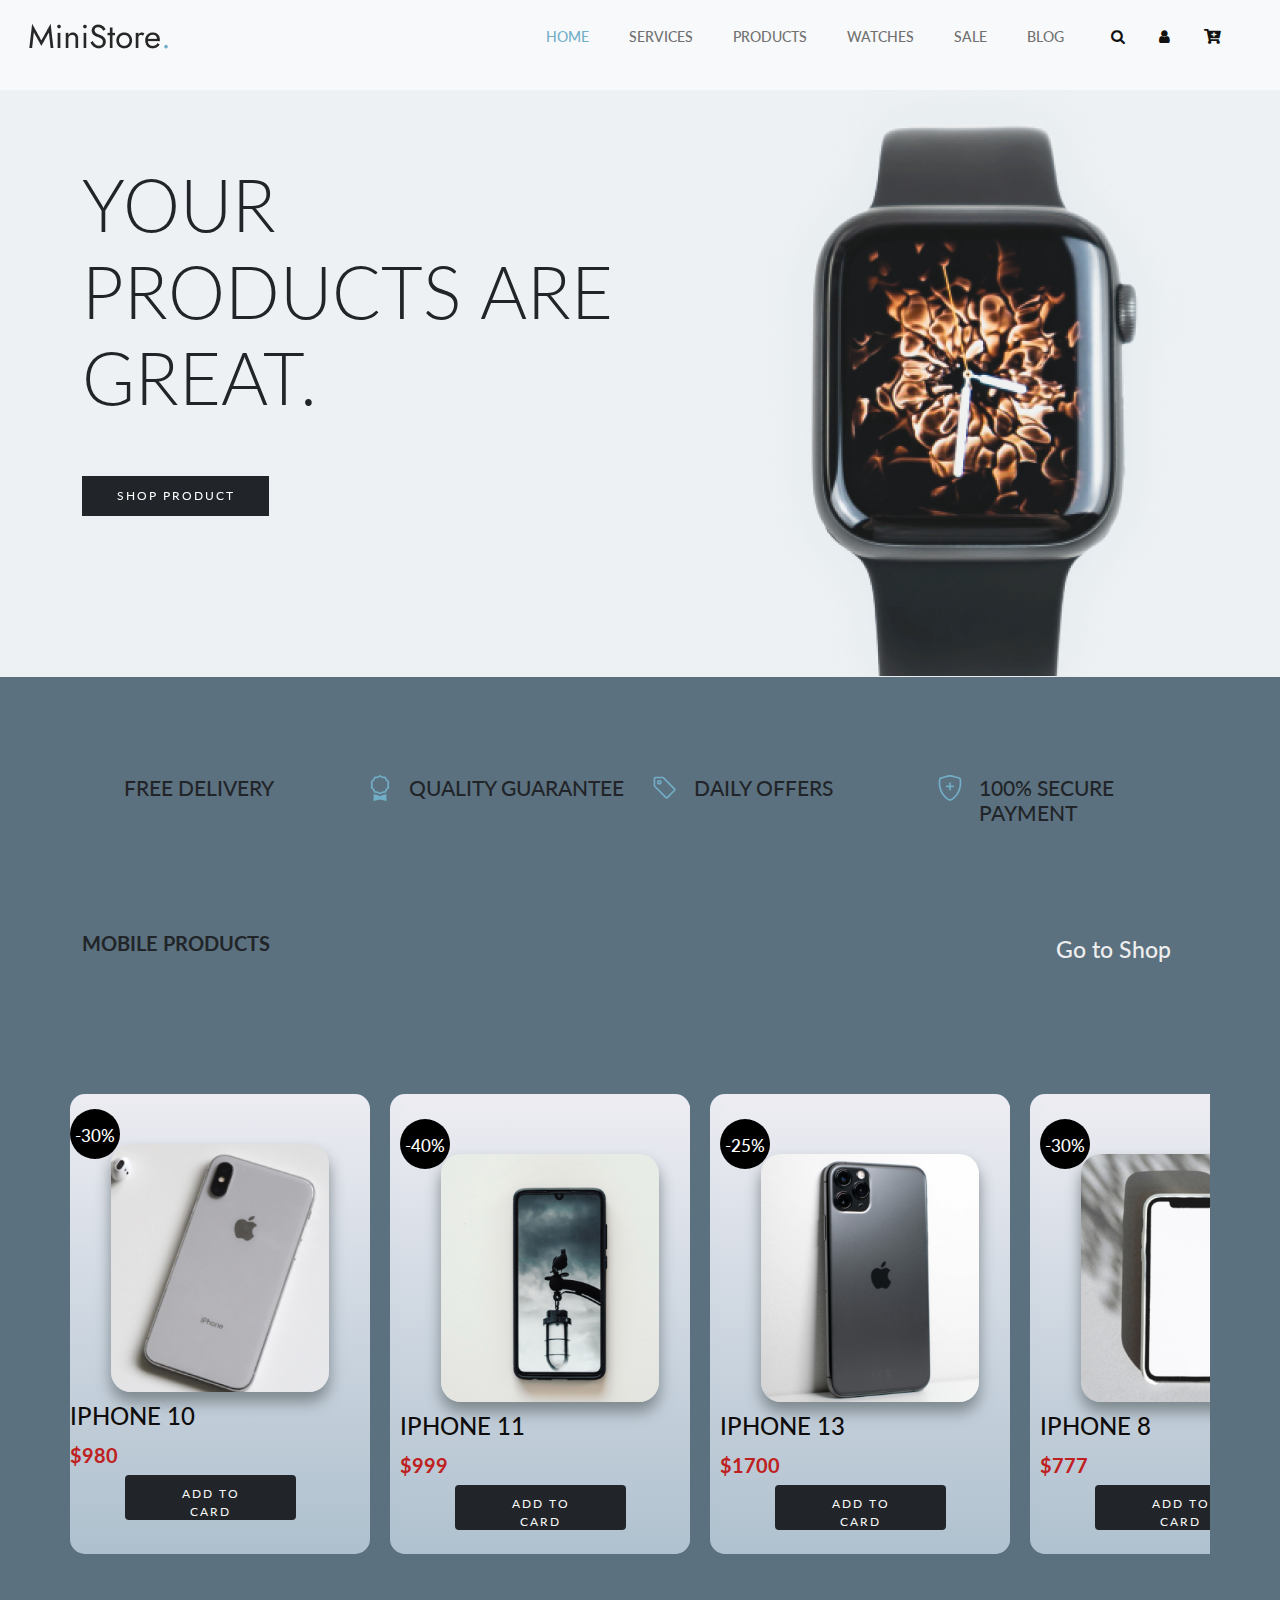
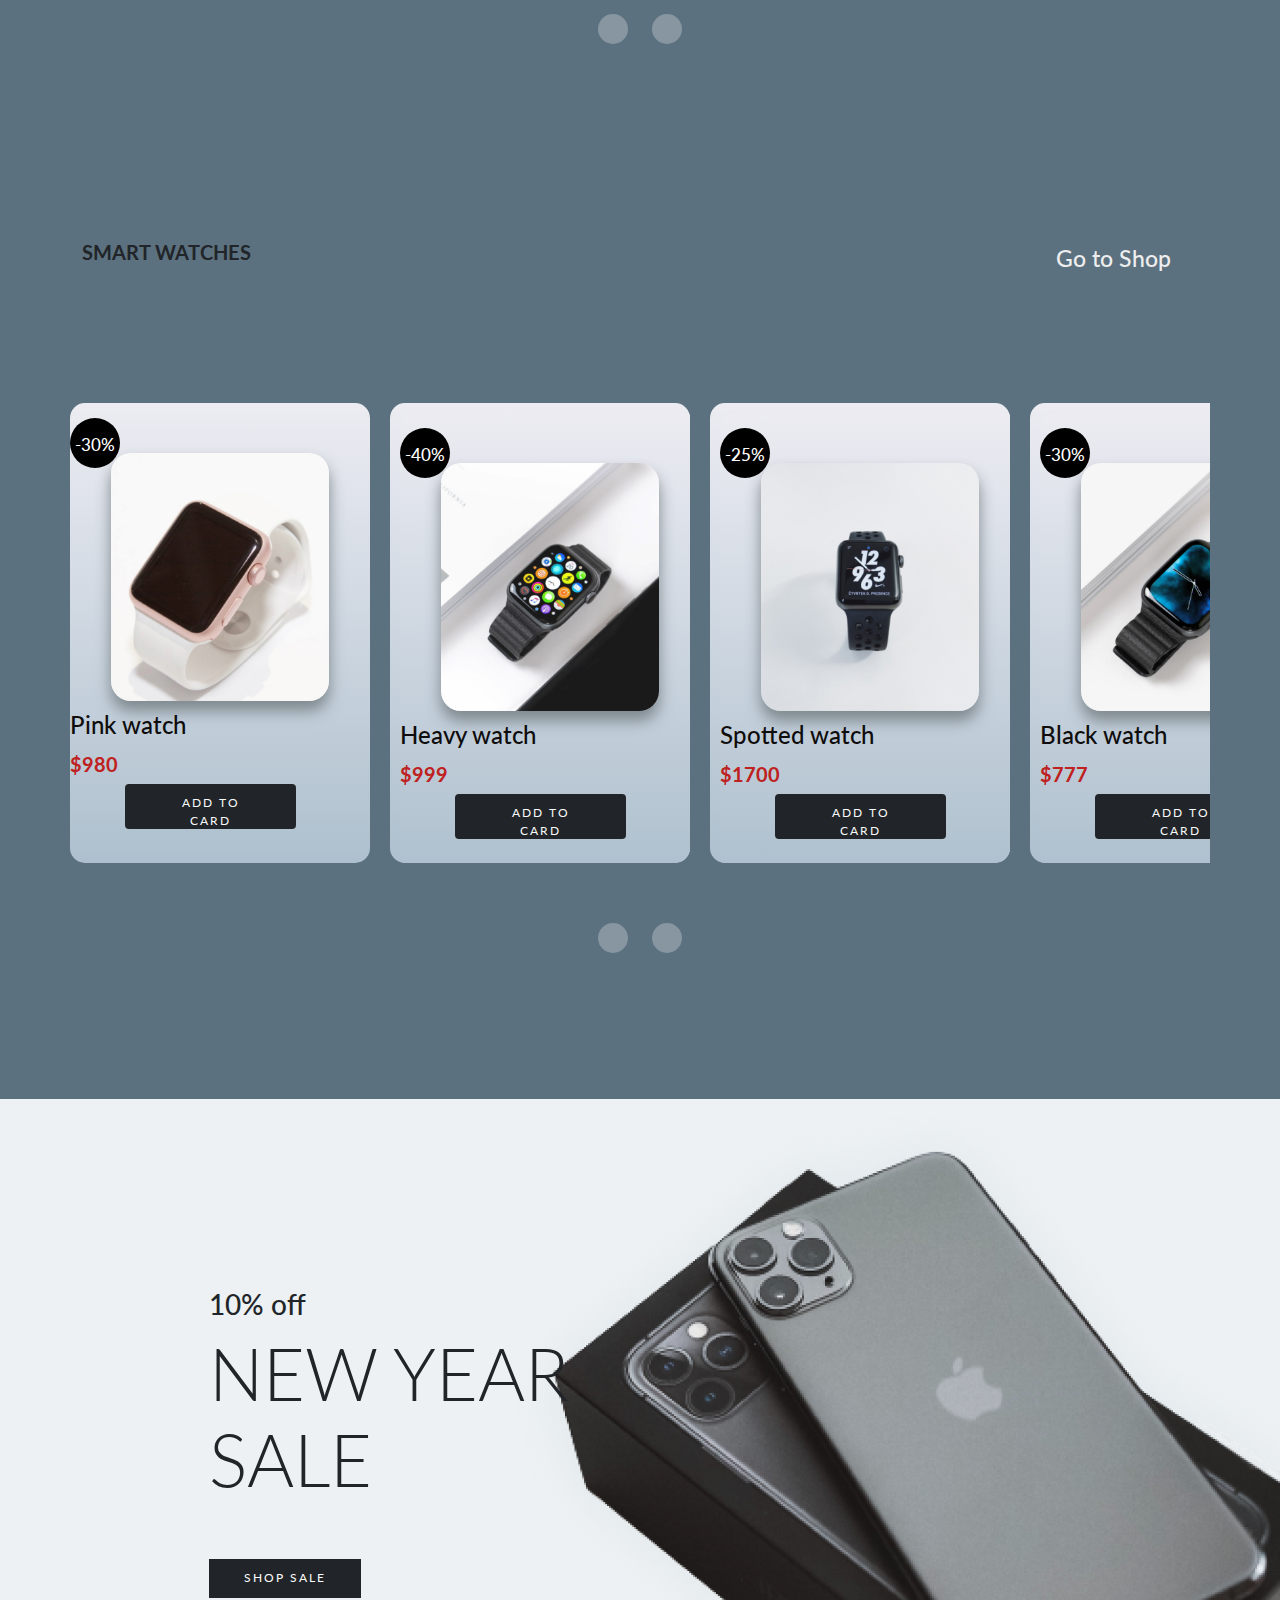
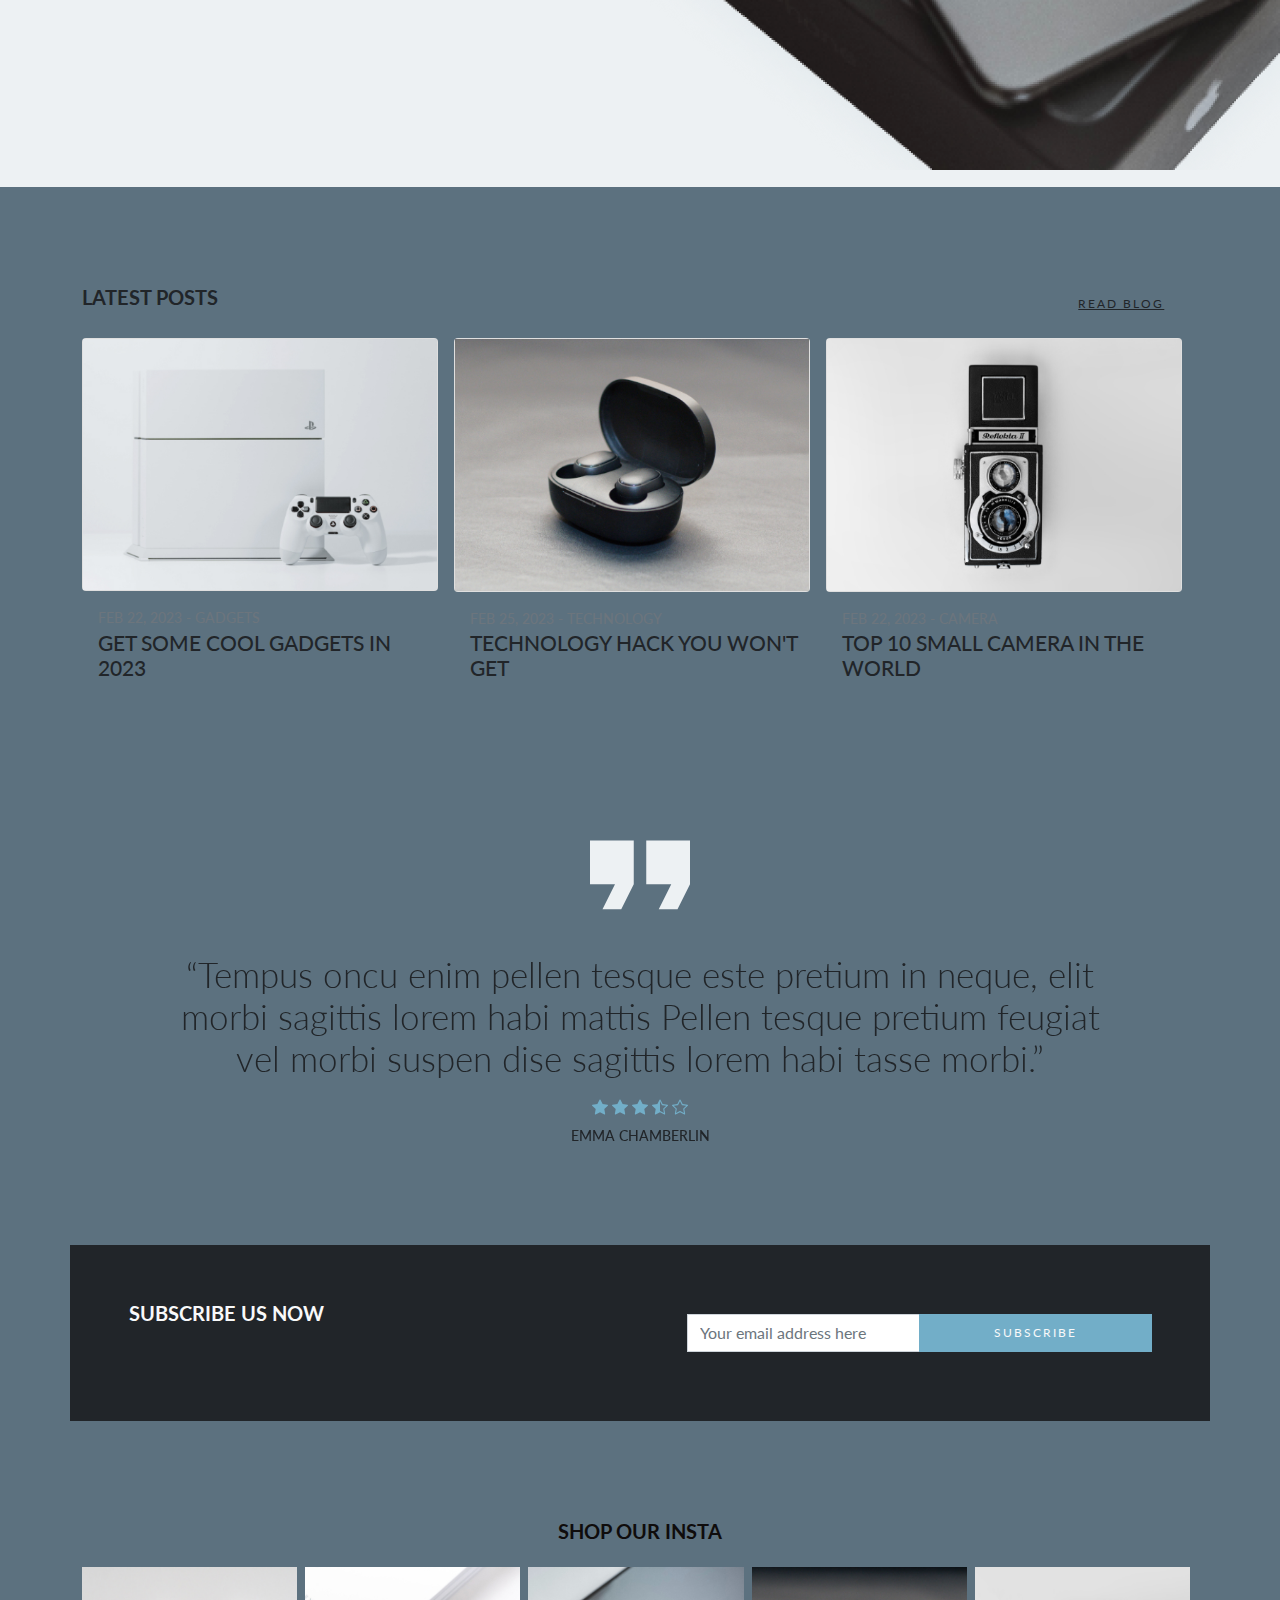
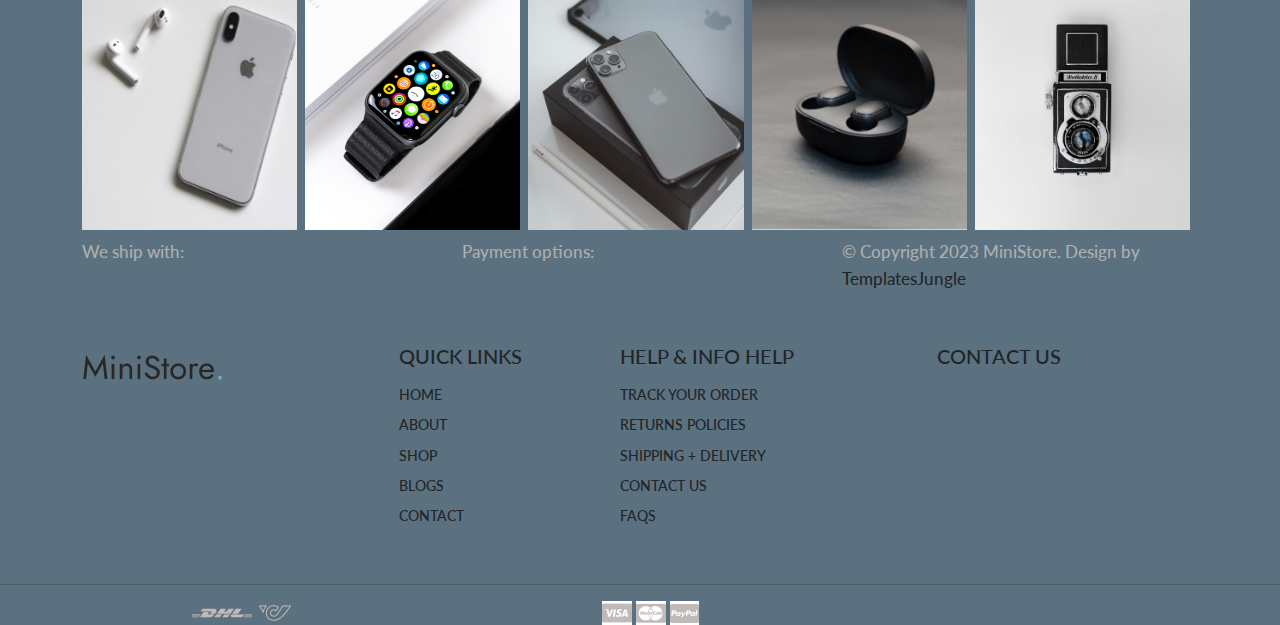
==== ass1/index.html @ 27cbaab1 "upload" ====
<!DOCTYPE html>
<html>

<head>
    <title>Ministore</title>
    <meta charset="utf-8">
    <meta http-equiv="X-UA-Compatible" content="IE=edge">
    <meta name="viewport" content="width=device-width, initial-scale=1.0">
    <meta name="format-detection" content="telephone=no">
    <meta name="apple-mobile-web-app-capable" content="yes">
    <meta name="author" content="">
    <meta name="keywords" content="">
    <meta name="description" content="">
    <link rel="stylesheet" type="text/css" href="bootstrap.min.css">
    <link rel="stylesheet" type="text/css" href="style.css">
    <link rel="stylesheet" href="https://cdn.jsdelivr.net/npm/swiper@9/swiper-bundle.min.css" />
    <link rel="preconnect" href="https://fonts.googleapis.com">
    <link rel="preconnect" href="https://fonts.gstatic.com" crossorigin>
    <link href="https://fonts.googleapis.com/css2?family=Jost:wght@300;400;500&family=Lato:wght@300;400;700&display=swap" rel="stylesheet">
    <link rel="stylesheet" href="./fonts/fontawesome/fontawesome-free-6.3.0-web/css/all.css">
    <link rel="stylesheet" href="https://cdnjs.cloudflare.com/ajax/libs/font-awesome/5.15.4/css/all.min.css" />
    <link rel="stylesheet" href="https://cdnjs.cloudflare.com/ajax/libs/font-awesome/4.7.0/css/font-awesome.min.css">
    <!-- script
    ================================================== -->
    <script src="js/modernizr.js"></script>
</head>

<body data-bs-spy="scroll" data-bs-target="#navbar" data-bs-root-margin="0px 0px -40%" data-bs-smooth-scroll="true" tabindex="0">
    <svg xmlns="http://www.w3.org/2000/svg" style="display: none;">
      <!-- <symbol id="search" xmlns="http://www.w3.org/2000/svg" viewBox="0 0 32 32">
        <title>Search</title>
        <path fill="currentColor" d="M19 3C13.488 3 9 7.488 9 13c0 2.395.84 4.59 2.25 6.313L3.281 27.28l1.439 1.44l7.968-7.969A9.922 9.922 0 0 0 19 23c5.512 0 10-4.488 10-10S24.512 3 19 3zm0 2c4.43 0 8 3.57 8 8s-3.57 8-8 8s-8-3.57-8-8s3.57-8 8-8z" />
      </symbol>
      <symbol xmlns="http://www.w3.org/2000/svg" id="user" viewBox="0 0 16 16">
        <path d="M3 14s-1 0-1-1 1-4 6-4 6 3 6 4-1 1-1 1H3Zm5-6a3 3 0 1 0 0-6 3 3 0 0 0 0 6Z" />
      </symbol>
      <symbol xmlns="http://www.w3.org/2000/svg" id="cart" viewBox="0 0 16 16">
        <path d="M0 1.5A.5.5 0 0 1 .5 1H2a.5.5 0 0 1 .485.379L2.89 3H14.5a.5.5 0 0 1 .491.592l-1.5 8A.5.5 0 0 1 13 12H4a.5.5 0 0 1-.491-.408L2.01 3.607 1.61 2H.5a.5.5 0 0 1-.5-.5zM5 12a2 2 0 1 0 0 4 2 2 0 0 0 0-4zm7 0a2 2 0 1 0 0 4 2 2 0 0 0 0-4zm-7 1a1 1 0 1 1 0 2 1 1 0 0 1 0-2zm7 0a1 1 0 1 1 0 2 1 1 0 0 1 0-2z" />
      </symbol> -->
      <!-- <svg xmlns="http://www.w3.org/2000/svg" id="chevron-left" viewBox="0 0 16 16">
        <path fill-rule="evenodd" d="M11.354 1.646a.5.5 0 0 1 0 .708L5.707 8l5.647 5.646a.5.5 0 0 1-.708.708l-6-6a.5.5 0 0 1 0-.708l6-6a.5.5 0 0 1 .708 0z" />
      </svg>
    <symbol xmlns="http://www.w3.org/2000/svg" id="chevron-right" viewBox="0 0 16 16">
        <path fill-rule="evenodd" d="M4.646 1.646a.5.5 0 0 1 .708 0l6 6a.5.5 0 0 1 0 .708l-6 6a.5.5 0 0 1-.708-.708L10.293 8 4.646 2.354a.5.5 0 0 1 0-.708z" />
    </symbol> -->
    <!-- <symbol xmlns="http://www.w3.org/2000/svg" id="cart-outline" viewBox="0 0 16 16">
        <path d="M0 1.5A.5.5 0 0 1 .5 1H2a.5.5 0 0 1 .485.379L2.89 3H14.5a.5.5 0 0 1 .49.598l-1 5a.5.5 0 0 1-.465.401l-9.397.472L4.415 11H13a.5.5 0 0 1 0 1H4a.5.5 0 0 1-.491-.408L2.01 3.607 1.61 2H.5a.5.5 0 0 1-.5-.5zM3.102 4l.84 4.479 9.144-.459L13.89 4H3.102zM5 12a2 2 0 1 0 0 4 2 2 0 0 0 0-4zm7 0a2 2 0 1 0 0 4 2 2 0 0 0 0-4zm-7 1a1 1 0 1 1 0 2 1 1 0 0 1 0-2zm7 0a1 1 0 1 1 0 2 1 1 0 0 1 0-2z"
        />
    </symbol> -->
    <symbol xmlns="http://www.w3.org/2000/svg" id="quality" viewBox="0 0 16 16">
        <path d="M9.669.864 8 0 6.331.864l-1.858.282-.842 1.68-1.337 1.32L2.6 6l-.306 1.854 1.337 1.32.842 1.68 1.858.282L8 12l1.669-.864 1.858-.282.842-1.68 1.337-1.32L13.4 6l.306-1.854-1.337-1.32-.842-1.68L9.669.864zm1.196 1.193.684 1.365 1.086 1.072L12.387 6l.248 1.506-1.086 1.072-.684 1.365-1.51.229L8 10.874l-1.355-.702-1.51-.229-.684-1.365-1.086-1.072L3.614 6l-.25-1.506 1.087-1.072.684-1.365 1.51-.229L8 1.126l1.356.702 1.509.229z"
        />
        <path d="M4 11.794V16l4-1 4 1v-4.206l-2.018.306L8 13.126 6.018 12.1 4 11.794z" />
    </symbol>
    <symbol xmlns="http://www.w3.org/2000/svg" id="price-tag" viewBox="0 0 16 16">
        <path d="M6 4.5a1.5 1.5 0 1 1-3 0 1.5 1.5 0 0 1 3 0zm-1 0a.5.5 0 1 0-1 0 .5.5 0 0 0 1 0z" />
        <path d="M2 1h4.586a1 1 0 0 1 .707.293l7 7a1 1 0 0 1 0 1.414l-4.586 4.586a1 1 0 0 1-1.414 0l-7-7A1 1 0 0 1 1 6.586V2a1 1 0 0 1 1-1zm0 5.586 7 7L13.586 9l-7-7H2v4.586z" />
    </symbol>
    <symbol xmlns="http://www.w3.org/2000/svg" id="shield-plus" viewBox="0 0 16 16">
        <path d="M5.338 1.59a61.44 61.44 0 0 0-2.837.856.481.481 0 0 0-.328.39c-.554 4.157.726 7.19 2.253 9.188a10.725 10.725 0 0 0 2.287 2.233c.346.244.652.42.893.533.12.057.218.095.293.118a.55.55 0 0 0 .101.025.615.615 0 0 0 .1-.025c.076-.023.174-.061.294-.118.24-.113.547-.29.893-.533a10.726 10.726 0 0 0 2.287-2.233c1.527-1.997 2.807-5.031 2.253-9.188a.48.48 0 0 0-.328-.39c-.651-.213-1.75-.56-2.837-.855C9.552 1.29 8.531 1.067 8 1.067c-.53 0-1.552.223-2.662.524zM5.072.56C6.157.265 7.31 0 8 0s1.843.265 2.928.56c1.11.3 2.229.655 2.887.87a1.54 1.54 0 0 1 1.044 1.262c.596 4.477-.787 7.795-2.465 9.99a11.775 11.775 0 0 1-2.517 2.453 7.159 7.159 0 0 1-1.048.625c-.28.132-.581.24-.829.24s-.548-.108-.829-.24a7.158 7.158 0 0 1-1.048-.625 11.777 11.777 0 0 1-2.517-2.453C1.928 10.487.545 7.169 1.141 2.692A1.54 1.54 0 0 1 2.185 1.43 62.456 62.456 0 0 1 5.072.56z"
        />
        <path d="M8 4.5a.5.5 0 0 1 .5.5v1.5H10a.5.5 0 0 1 0 1H8.5V9a.5.5 0 0 1-1 0V7.5H6a.5.5 0 0 1 0-1h1.5V5a.5.5 0 0 1 .5-.5z" />
    </symbol>
    <symbol xmlns="http://www.w3.org/2000/svg" id="star-fill" viewBox="0 0 16 16">
        <path d="M3.612 15.443c-.386.198-.824-.149-.746-.592l.83-4.73L.173 6.765c-.329-.314-.158-.888.283-.95l4.898-.696L7.538.792c.197-.39.73-.39.927 0l2.184 4.327 4.898.696c.441.062.612.636.282.95l-3.522 3.356.83 4.73c.078.443-.36.79-.746.592L8 13.187l-4.389 2.256z"
        />
    </symbol>
    <symbol xmlns="http://www.w3.org/2000/svg" id="star-empty" viewBox="0 0 16 16">
        <path d="M2.866 14.85c-.078.444.36.791.746.593l4.39-2.256 4.389 2.256c.386.198.824-.149.746-.592l-.83-4.73 3.522-3.356c.33-.314.16-.888-.282-.95l-4.898-.696L8.465.792a.513.513 0 0 0-.927 0L5.354 5.12l-4.898.696c-.441.062-.612.636-.283.95l3.523 3.356-.83 4.73zm4.905-2.767-3.686 1.894.694-3.957a.565.565 0 0 0-.163-.505L1.71 6.745l4.052-.576a.525.525 0 0 0 .393-.288L8 2.223l1.847 3.658a.525.525 0 0 0 .393.288l4.052.575-2.906 2.77a.565.565 0 0 0-.163.506l.694 3.957-3.686-1.894a.503.503 0 0 0-.461 0z"
        />
    </symbol>
    <symbol xmlns="http://www.w3.org/2000/svg" id="star-half" viewBox="0 0 16 16">
        <path d="M5.354 5.119 7.538.792A.516.516 0 0 1 8 .5c.183 0 .366.097.465.292l2.184 4.327 4.898.696A.537.537 0 0 1 16 6.32a.548.548 0 0 1-.17.445l-3.523 3.356.83 4.73c.078.443-.36.79-.746.592L8 13.187l-4.389 2.256a.52.52 0 0 1-.146.05c-.342.06-.668-.254-.6-.642l.83-4.73L.173 6.765a.55.55 0 0 1-.172-.403.58.58 0 0 1 .085-.302.513.513 0 0 1 .37-.245l4.898-.696zM8 12.027a.5.5 0 0 1 .232.056l3.686 1.894-.694-3.957a.565.565 0 0 1 .162-.505l2.907-2.77-4.052-.576a.525.525 0 0 1-.393-.288L8.001 2.223 8 2.226v9.8z"
        />
    </symbol>
    <symbol xmlns="http://www.w3.org/2000/svg" id="quote" viewBox="0 0 24 24">
        <path fill="currentColor" d="m15 17l2-4h-4V6h7v7l-2 4h-3Zm-9 0l2-4H4V6h7v7l-2 4H6Z" />
    </symbol>
    <symbol xmlns="http://www.w3.org/2000/svg" id="facebook" viewBox="0 0 24 24">
        <path fill="currentColor" d="M9.198 21.5h4v-8.01h3.604l.396-3.98h-4V7.5a1 1 0 0 1 1-1h3v-4h-3a5 5 0 0 0-5 5v2.01h-2l-.396 3.98h2.396v8.01Z" />
    </symbol>
    <symbol xmlns="http://www.w3.org/2000/svg" id="youtube" viewBox="0 0 32 32">
        <path fill="currentColor" d="M29.41 9.26a3.5 3.5 0 0 0-2.47-2.47C24.76 6.2 16 6.2 16 6.2s-8.76 0-10.94.59a3.5 3.5 0 0 0-2.47 2.47A36.13 36.13 0 0 0 2 16a36.13 36.13 0 0 0 .59 6.74a3.5 3.5 0 0 0 2.47 2.47c2.18.59 10.94.59 10.94.59s8.76 0 10.94-.59a3.5 3.5 0 0 0 2.47-2.47A36.13 36.13 0 0 0 30 16a36.13 36.13 0 0 0-.59-6.74ZM13.2 20.2v-8.4l7.27 4.2Z"
        />
    </symbol>
    <symbol xmlns="http://www.w3.org/2000/svg" id="twitter" viewBox="0 0 256 256">
        <path fill="currentColor" d="m245.66 77.66l-29.9 29.9C209.72 177.58 150.67 232 80 232c-14.52 0-26.49-2.3-35.58-6.84c-7.33-3.67-10.33-7.6-11.08-8.72a8 8 0 0 1 3.85-11.93c.26-.1 24.24-9.31 39.47-26.84a110.93 110.93 0 0 1-21.88-24.2c-12.4-18.41-26.28-50.39-22-98.18a8 8 0 0 1 13.65-4.92c.35.35 33.28 33.1 73.54 43.72V88a47.87 47.87 0 0 1 14.36-34.3A46.87 46.87 0 0 1 168.1 40a48.66 48.66 0 0 1 41.47 24H240a8 8 0 0 1 5.66 13.66Z"
        />
    </symbol>
    <symbol xmlns="http://www.w3.org/2000/svg" id="instagram" viewBox="0 0 256 256">
        <path fill="currentColor" d="M128 80a48 48 0 1 0 48 48a48.05 48.05 0 0 0-48-48Zm0 80a32 32 0 1 1 32-32a32 32 0 0 1-32 32Zm48-136H80a56.06 56.06 0 0 0-56 56v96a56.06 56.06 0 0 0 56 56h96a56.06 56.06 0 0 0 56-56V80a56.06 56.06 0 0 0-56-56Zm40 152a40 40 0 0 1-40 40H80a40 40 0 0 1-40-40V80a40 40 0 0 1 40-40h96a40 40 0 0 1 40 40ZM192 76a12 12 0 1 1-12-12a12 12 0 0 1 12 12Z"
        />
    </symbol>
    <symbol xmlns="http://www.w3.org/2000/svg" id="linkedin" viewBox="0 0 24 24">
        <path fill="currentColor" d="M6.94 5a2 2 0 1 1-4-.002a2 2 0 0 1 4 .002zM7 8.48H3V21h4V8.48zm6.32 0H9.34V21h3.94v-6.57c0-3.66 4.77-4 4.77 0V21H22v-7.93c0-6.17-7.06-5.94-8.72-2.91l.04-1.68z" />
    </symbol>
    <!-- <symbol xmlns="http://www.w3.org/2000/svg" id="nav-icon" viewBox="0 0 16 16">
        <path d="M14 10.5a.5.5 0 0 0-.5-.5h-3a.5.5 0 0 0 0 1h3a.5.5 0 0 0 .5-.5zm0-3a.5.5 0 0 0-.5-.5h-7a.5.5 0 0 0 0 1h7a.5.5 0 0 0 .5-.5zm0-3a.5.5 0 0 0-.5-.5h-11a.5.5 0 0 0 0 1h11a.5.5 0 0 0 .5-.5z" />
    </symbol> -->
    <!-- <symbol xmlns="http://www.w3.org/2000/svg" id="close" viewBox="0 0 16 16">
        <path d="M2.146 2.854a.5.5 0 1 1 .708-.708L8 7.293l5.146-5.147a.5.5 0 0 1 .708.708L8.707 8l5.147 5.146a.5.5 0 0 1-.708.708L8 8.707l-5.146 5.147a.5.5 0 0 1-.708-.708L7.293 8 2.146 2.854Z" />
    </symbol> -->
    <!-- <symbol xmlns="http://www.w3.org/2000/svg" id="navbar-icon" viewBox="0 0 16 16">
        <path d="M14 10.5a.5.5 0 0 0-.5-.5h-3a.5.5 0 0 0 0 1h3a.5.5 0 0 0 .5-.5zm0-3a.5.5 0 0 0-.5-.5h-7a.5.5 0 0 0 0 1h7a.5.5 0 0 0 .5-.5zm0-3a.5.5 0 0 0-.5-.5h-11a.5.5 0 0 0 0 1h11a.5.5 0 0 0 .5-.5z" />
    </symbol> -->
    </svg>
    <div class="search-popup">
        <div class="search-popup-container">

            <form role="search" method="get" class="search-form" action="">
                <input type="search" id="search-form" class="search-field" placeholder="Type and press enter" value="" name="s" />
                <button type="submit" class="search-submit"><svg class="search"><use xlink:href="#search"></use></svg></button>
            </form>

            <h5 class="cat-list-title">Browse Categories</h5>

            <ul class="cat-list">
                <li class="cat-list-item">
                    <a href="#" title="Mobile Phones">Mobile Phones</a>
                </li>
                <li class="cat-list-item">
                    <a href="#" title="Smart Watches">Smart Watches</a>
                </li>
                <li class="cat-list-item">
                    <a href="#" title="Headphones">Headphones</a>
                </li>
                <li class="cat-list-item">
                    <a href="#" title="Accessories">Accessories</a>
                </li>
                <li class="cat-list-item">
                    <a href="#" title="Monitors">Monitors</a>
                </li>
                <li class="cat-list-item">
                    <a href="#" title="Speakers">Speakers</a>
                </li>
                <li class="cat-list-item">
                    <a href="#" title="Memory Cards">Memory Cards</a>
                </li>
            </ul>

        </div>
    </div>

    <header id="header" class="site-header header-scrolled position-fixed text-black bg-light">
        <nav id="header-nav" class="navbar navbar-expand-lg px-3 mb-3">
            <div class="container-fluid">
                <a class="navbar-brand" href="index.html">
                    <img src="images/main-logo.png" class="logo">
                </a>
                <button class="navbar-toggler d-flex d-lg-none order-3 p-2" type="button" data-bs-toggle="offcanvas" data-bs-target="#bdNavbar" aria-controls="bdNavbar" aria-expanded="false" aria-label="Toggle navigation">
            <svg class="navbar-icon">
              <use xlink:href="#navbar-icon"></use>
            </svg>
          </button>
                <div class="offcanvas offcanvas-end" tabindex="-1" id="bdNavbar" aria-labelledby="bdNavbarOffcanvasLabel">
                    <div class="offcanvas-header px-4 pb-0">
                        <a class="navbar-brand" href="index.html">
                            <img src="images/main-logo.png" class="logo">
                        </a>
                        <button type="button" class="btn-close btn-close-black" data-bs-dismiss="offcanvas" aria-label="Close" data-bs-target="#bdNavbar"></button>
                    </div>
                    <div class="offcanvas-body">
                        <ul id="navbar" class="navbar-nav text-uppercase justify-content-end align-items-center flex-grow-1 pe-3">
                            <li class="nav-item">
                                <a class="nav-link me-4 active" href="#billboard">Home</a>
                            </li>
                            <li class="nav-item">
                                <a class="nav-link me-4" href="#company-services">Services</a>
                            </li>
                            <li class="nav-item">
                                <a class="nav-link me-4" href="#mobile-products">Products</a>
                            </li>
                            <li class="nav-item">
                                <a class="nav-link me-4" href="#smart-watches">Watches</a>
                            </li>
                            <li class="nav-item">
                                <a class="nav-link me-4" href="#yearly-sale">Sale</a>
                            </li>
                            <li class="nav-item">
                                <a class="nav-link me-4" href="#latest-blog">Blog</a>
                            </li>

                            <ul class="dropdown-menu">
                                <li>
                                    <a href="about.html" class="dropdown-item">About</a>
                                </li>
                                <li>
                                    <a href="blog.html" class="dropdown-item">Blog</a>
                                </li>
                                <li>
                                    <a href="shop.html" class="dropdown-item">Shop</a>
                                </li>
                                <li>
                                    <a href="cart.html" class="dropdown-item">Cart</a>
                                </li>
                                <li>
                                    <a href="checkout.html" class="dropdown-item">Checkout</a>
                                </li>
                                <li>
                                    <a href="single-post.html" class="dropdown-item">Single Post</a>
                                </li>
                                <li>
                                    <a href="single-product.html" class="dropdown-item">Single Product</a>
                                </li>
                                <li>
                                    <a href="contact.html" class="dropdown-item">Contact</a>
                                </li>
                            </ul>
                            </li>
                            <section class="item-icon">
                                <i class="fa fa-search">
                                            <form action="" class="form-search">
                                                <input  type="text" placeholder="Search.." id="myInput" onkeyup="mySearch()">
                                            </form>
                                        </i>
                                <i class="fa fa-user">
                            <form action="" class="form-login">
                                <label for="username">Tên đăng nhập</label>
                                <input type="text" id="username" name="username">
                                <label for="password">Mật khẩu</label>
                                <input type="password" id="password" name="password"> <br>
                                <button type="button" onclick="login()">Đăng nhập</button>
                            </form>
                            </i>
                                <i class="fas fa-cart-plus"></i>
                            </section>
                        </ul>
                    </div>
                </div>
            </div>
        </nav>
    </header>
    <section id="billboard" class="position-relative overflow-hidden bg-light-blue">
        <div class="swiper main-swiper">
            <div class="swiper-wrapper">
                <div class="swiper-slide">
                    <div class="container">
                        <div class="row d-flex align-items-center">
                            <div class="col-md-6">
                                <div class="banner-content">
                                    <h1 class="display-2 text-uppercase text-dark pb-5">Your Products Are Great.</h1>
                                    <a href="shop.html" class="btn btn-medium btn-dark text-uppercase btn-rounded-none">Shop Product</a>
                                </div>
                            </div>
                            <div class="col-md-5">
                                <div class="image-holder">
                                    <img src="images/banner-image.png" alt="banner">
                                </div>
                            </div>
                        </div>
                    </div>
                </div>

                <div class="swiper-slide">
                    <div class="container">
                        <div class="row d-flex flex-wrap align-items-center">
                            <div class="col-md-6">
                                <div class="banner-content">
                                    <h1 class="display-2 text-uppercase text-dark pb-5">Technology Hack You Won't Get</h1>
                                    <a href="shop.html" class="btn btn-medium btn-dark text-uppercase btn-rounded-none">Shop Product</a>
                                </div>
                            </div>
                            <div class="col-md-5">
                                <div class="image-holder">
                                    <img src="images/banner-image.png" alt="banner">
                                </div>
                            </div>
                        </div>
                    </div>
                </div>
            </div>
        </div>
        <div class="swiper-icon swiper-arrow swiper-arrow-prev">
            <svg class="chevron-left">
          <use xlink:href="#chevron-left" />
        </svg>
        </div>
        <div class="swiper-icon swiper-arrow swiper-arrow-next">
            <svg class="chevron-right">
          <use xlink:href="#chevron-right" />
        </svg>
        </div>
    </section>
    <section id="company-services" class="padding-large">
        <div class="container">
            <div class="row">
                <div class="col-lg-3 col-md-6 pb-3">
                    <div class="icon-box d-flex">
                        <div class="icon-box-icon pe-3 pb-3">
                            <svg class="cart-outline">
                  <use xlink:href="#cart-outline" />
                </svg>
                        </div>
                        <div class="icon-box-content">
                            <h3 class="card-title text-uppercase text-dark">Free delivery</h3>
                            <p>Consectetur adipi elit lorem ipsum dolor sit amet.</p>
                        </div>
                    </div>
                </div>
                <div class="col-lg-3 col-md-6 pb-3">
                    <div class="icon-box d-flex">
                        <div class="icon-box-icon pe-3 pb-3">
                            <svg class="quality">
                  <use xlink:href="#quality" />
                </svg>
                        </div>
                        <div class="icon-box-content">
                            <h3 class="card-title text-uppercase text-dark">Quality guarantee</h3>
                            <p>Dolor sit amet orem ipsu mcons ectetur adipi elit.</p>
                        </div>
                    </div>
                </div>
                <div class="col-lg-3 col-md-6 pb-3">
                    <div class="icon-box d-flex">
                        <div class="icon-box-icon pe-3 pb-3">
                            <svg class="price-tag">
                  <use xlink:href="#price-tag" />
                </svg>
                        </div>
                        <div class="icon-box-content">
                            <h3 class="card-title text-uppercase text-dark">Daily offers</h3>
                            <p>Amet consectetur adipi elit loreme ipsum dolor sit.</p>
                        </div>
                    </div>
                </div>
                <div class="col-lg-3 col-md-6 pb-3">
                    <div class="icon-box d-flex">
                        <div class="icon-box-icon pe-3 pb-3">
                            <svg class="shield-plus">
                  <use xlink:href="#shield-plus" />
                </svg>
                        </div>
                        <div class="icon-box-content">
                            <h3 class="card-title text-uppercase text-dark">100% secure payment</h3>
                            <p>Rem Lopsum dolor sit amet, consectetur adipi elit.</p>
                        </div>
                    </div>
                </div>
            </div>
        </div>
    </section>
    <section id="mobile-products" class="product-store position-relative padding-large no-padding-top">
        <div class="container">
            <div class="row">
                <div class="display-header d-flex justify-content-between pb-3">
                    <h2 class="display-7 text-dark text-uppercase">Mobile Products</h2>
                    <div class="btn-right">
                        <a href="shop.html" class="goshop">Go to Shop</a>
                    </div>
                </div>
                <div id="formList">
                    <div id="list">
                        <div class="item">
                            <img src="images/product-item1.jpg" class="avatar">
                            <div class="row-text">
                                <a href="">
                                    <h4>IPHONE 10</h4>
                                </a>
                                <span>$980</span>
                                <p class="span">-30%</p>
                            </div>
                            <div class="content">
                                <div class="cart-button d-flex">
                                    <a href="#" class="btn btn-medium btn-black">ADD TO CARD<svg class="cart-outline"><use xlink:href="#cart-outline"></use></svg></a>
                                </div>
                            </div>
                        </div>
                        <div class="item">
                            <div class="item">
                                <img src="images/product-item2.jpg" class="avatar">
                                <div class="row-text">
                                    <a href="">
                                        <h4>IPHONE 11</h4>
                                    </a>
                                    <span>$999</span>
                                    <p>-40%</p>
                                </div>
                                <div class="content">
                                    <div class="cart-button d-flex">
                                        <a href="#" class="btn btn-medium btn-black">ADD TO CARD<svg class="cart-outline"><use xlink:href="#cart-outline"></use></svg></a>
                                    </div>
                                </div>
                            </div>
                        </div>
                        <div class="item">
                            <div class="item">
                                <img src="images/product-item4.jpg" class="avatar">
                                <div class="row-text">
                                    <a href="">
                                        <h4>IPHONE 13</h4>
                                    </a>
                                    <span>$1700</span>
                                    <p>-25%</p>
                                </div>
                                <div class="content">
                                    <div class="cart-button d-flex">
                                        <a href="#" class="btn btn-medium btn-black">ADD TO CARD<svg class="cart-outline"><use xlink:href="#cart-outline"></use></svg></a>
                                    </div>
                                </div>
                            </div>
                        </div>
                        <div class="item">
                            <div class="item">
                                <img src="images/product-item3.jpg" class="avatar">
                                <div class="row-text">
                                    <a href="">
                                        <h4>IPHONE 8</h4>
                                    </a>
                                    <span>$777</span>
                                    <p>-30%</p>
                                </div>
                                <div class="content">
                                    <div class="cart-button d-flex">
                                        <a href="#" class="btn btn-medium btn-black">ADD TO CARD<svg class="cart-outline"><use xlink:href="#cart-outline"></use></svg></a>
                                    </div>
                                </div>
                            </div>

                        </div>
                        <div class="item">
                            <div class="item">
                                <img src="images/14.jpg" class="avatar">
                                <div class="row-text">
                                    <a href="">
                                        <h4>IPHONE 14</h4>
                                    </a>
                                    <span>$1999</span>
                                    <p>-30%</p>
                                </div>
                                <div class="content">
                                    <div class="cart-button d-flex">
                                        <a href="#" class="btn btn-medium btn-black">ADD TO CARD<svg class="cart-outline"><use xlink:href="#cart-outline"></use></svg></a>
                                    </div>
                                </div>
                            </div>
                        </div>
                        <div class="item">
                            <div class="item">
                                <img src="images/ip12.png" class="avatar">
                                <div class="row-text">
                                    <a href="">
                                        <h4>IPHONE 10</h4>
                                    </a>
                                    <span>$1500</span>
                                    <p>-20%</p>
                                </div>
                                <div class="content">
                                    <div class="cart-button d-flex">
                                        <a href="#" class="btn btn-medium btn-black">ADD TO CARD<svg class="cart-outline"><use xlink:href="#cart-outline"></use></svg></a>
                                    </div>
                                </div>
                            </div>
                        </div>
                    </div>
                </div>
                <div class="direction">
                    <button id="prev"></button>
                    <button id="next"></button>
                </div>
            </div>
        </div>
        <div class="swiper-pagination position-absolute text-center"></div>
    </section>
    <section id="smart-watches" class="product-store padding-large position-relative">
        <div class="container">
            <div class="row">
                <div class="display-header d-flex justify-content-between pb-3">
                    <h2 class="display-7 text-dark text-uppercase">Smart Watches</h2>
                    <div class="btn-right">
                        <a href="shop.html" class="goshop">Go to Shop</a>
                    </div>
                </div>
                <div id="form">
                    <div id="list">
                        <div class="item">
                            <img src="images/product-item6.jpg" class="avatar">
                            <div class="row-text">
                                <a href="">
                                    <h4>Pink watch</h4>
                                </a>
                                <span>$980</span>
                                <p class="span">-30%</p>
                            </div>
                            <div class="content">
                                <div class="cart-button d-flex">
                                    <a href="#" class="btn btn-medium btn-black">ADD TO CARD<svg class="cart-outline"><use xlink:href="#cart-outline"></use></svg></a>
                                </div>
                            </div>
                        </div>
                        <div class="item">
                            <div class="item">
                                <img src="images/product-item7.jpg" class="avatar">
                                <div class="row-text">
                                    <a href="">
                                        <h4>Heavy watch</h4>
                                    </a>
                                    <span>$999</span>
                                    <p>-40%</p>
                                </div>
                                <div class="content">
                                    <div class="cart-button d-flex">
                                        <a href="#" class="btn btn-medium btn-black">ADD TO CARD<svg class="cart-outline"><use xlink:href="#cart-outline"></use></svg></a>
                                    </div>
                                </div>
                            </div>
                        </div>
                        <div class="item">
                            <div class="item">
                                <img src="images/product-item8.jpg" class="avatar">
                                <div class="row-text">
                                    <a href="">
                                        <h4>Spotted watch</h4>
                                    </a>
                                    <span>$1700</span>
                                    <p>-25%</p>
                                </div>
                                <div class="content">
                                    <div class="cart-button d-flex">
                                        <a href="#" class="btn btn-medium btn-black">ADD TO CARD<svg class="cart-outline"><use xlink:href="#cart-outline"></use></svg></a>
                                    </div>
                                </div>
                            </div>
                        </div>
                        <div class="item">
                            <div class="item">
                                <img src="images/product-item9.jpg" class="avatar">
                                <div class="row-text">
                                    <a href="">
                                        <h4>Black watch</h4>
                                    </a>
                                    <span>$777</span>
                                    <p>-30%</p>
                                </div>
                                <div class="content">
                                    <div class="cart-button d-flex">
                                        <a href="#" class="btn btn-medium btn-black">ADD TO CARD<svg class="cart-outline"><use xlink:href="#cart-outline"></use></svg></a>
                                    </div>
                                </div>
                            </div>

                        </div>
                        <div class="item">
                            <div class="item">
                                <img src="images/product-item10.jpg" class="avatar">
                                <div class="row-text">
                                    <a href="">
                                        <h4>IPHONE 14</h4>
                                    </a>
                                    <span>$1999</span>
                                    <p>-30%</p>
                                </div>
                                <div class="content">
                                    <div class="cart-button d-flex">
                                        <a href="#" class="btn btn-medium btn-black">ADD TO CARD<svg class="cart-outline"><use xlink:href="#cart-outline"></use></svg></a>
                                    </div>
                                </div>
                            </div>
                        </div>
                        <div class="item">
                            <div class="item">
                                <img src="images/11.webp" class="avatar">
                                <div class="row-text">
                                    <a href="">
                                        <h4>IPHONE 10</h4>
                                    </a>
                                    <span>$1500</span>
                                    <p>-20%</p>
                                </div>
                                <div class="content">
                                    <div class="cart-button d-flex">
                                        <a href="#" class="btn btn-medium btn-black">ADD TO CARD<svg class="cart-outline"><use xlink:href="#cart-outline"></use></svg></a>
                                    </div>
                                </div>
                            </div>
                        </div>
                    </div>
                </div>
                <div class="direction">
                    <button id="pre"></button>
                    <button id="nex"> </button>
                </div>

            </div>
        </div>

    </section>
    <section id="yearly-sale" class="bg-light-blue overflow-hidden mt-5 padding-xlarge" style="background-image: url('images/single-image1.png');background-position: right; background-repeat: no-repeat;">
        <div class="row d-flex flex-wrap align-items-center">
            <div class="col-md-6 col-sm-12">
                <div class="text-content offset-4 padding-medium">
                    <h3>10% off</h3>
                    <h2 class="display-2 pb-5 text-uppercase text-dark">New year sale</h2>
                    <a href="shop.html" class="btn btn-medium btn-dark text-uppercase btn-rounded-none">Shop Sale</a>
                </div>
            </div>
            <div class="col-md-6 col-sm-12">

            </div>
        </div>
    </section>
    <section id="latest-blog" class="padding-large">
        <div class="container">
            <div class="row">
                <div class="display-header d-flex justify-content-between pb-3">
                    <h2 class="display-7 text-dark text-uppercase">Latest Posts</h2>
                    <div class="btn-right">
                        <a href="blog.html" class="btn btn-medium btn-normal text-uppercase">Read Blog</a>
                    </div>
                </div>
                <div class="post-grid d-flex flex-wrap justify-content-between">
                    <div class="col-lg-4 col-sm-12">
                        <div class="card border-none me-3">
                            <div class="card-image">
                                <img src="images/post-item1.jpg" alt="" class="img-fluid">
                            </div>
                        </div>
                        <div class="card-body text-uppercase">
                            <div class="card-meta text-muted">
                                <span class="meta-date">feb 22, 2023</span>
                                <span class="meta-category">- Gadgets</span>
                            </div>
                            <h3 class="card-title">
                                <a href="#">Get some cool gadgets in 2023</a>
                            </h3>
                        </div>
                    </div>
                    <div class="col-lg-4 col-sm-12">
                        <div class="card border-none me-3">
                            <div class="card-image">
                                <img src="images/post-item2.jpg" alt="" class="img-fluid">
                            </div>
                        </div>
                        <div class="card-body text-uppercase">
                            <div class="card-meta text-muted">
                                <span class="meta-date">feb 25, 2023</span>
                                <span class="meta-category">- Technology</span>
                            </div>
                            <h3 class="card-title">
                                <a href="#">Technology Hack You Won't Get</a>
                            </h3>
                        </div>
                    </div>
                    <div class="col-lg-4 col-sm-12">
                        <div class="card border-none me-3">
                            <div class="card-image">
                                <img src="images/post-item3.jpg" alt="" class="img-fluid">
                            </div>
                        </div>
                        <div class="card-body text-uppercase">
                            <div class="card-meta text-muted">
                                <span class="meta-date">feb 22, 2023</span>
                                <span class="meta-category">- Camera</span>
                            </div>
                            <h3 class="card-title">
                                <a href="#">Top 10 Small Camera In The World</a>
                            </h3>
                        </div>
                    </div>
                </div>
            </div>
        </div>
    </section>
    <section id="testimonials" class="position-relative">
        <div class="container">
            <div class="row">
                <div class="review-content position-relative">
                    <div class="swiper-icon swiper-arrow swiper-arrow-prev position-absolute d-flex align-items-center">
                        <svg class="chevron-left">
                <use xlink:href="#chevron-left" />
              </svg>
                    </div>
                    <div class="swiper testimonial-swiper">
                        <div class="quotation text-center">
                            <svg class="quote">
                  <use xlink:href="#quote" />
                </svg>
                        </div>
                        <div class="swiper-wrapper">
                            <div class="swiper-slide text-center d-flex justify-content-center">
                                <div class="review-item col-md-10">
                                    <i class="icon icon-review"></i>
                                    <blockquote>“Tempus oncu enim pellen tesque este pretium in neque, elit morbi sagittis lorem habi mattis Pellen tesque pretium feugiat vel morbi suspen dise sagittis lorem habi tasse morbi.”</blockquote>
                                    <div class="rating">
                                        <svg class="star star-fill">
                        <use xlink:href="#star-fill"></use>
                      </svg>
                                        <svg class="star star-fill">
                        <use xlink:href="#star-fill"></use>
                      </svg>
                                        <svg class="star star-fill">
                        <use xlink:href="#star-fill"></use>
                      </svg>
                                        <svg class="star star-half">
                        <use xlink:href="#star-half"></use>
                      </svg>
                                        <svg class="star star-empty">
                        <use xlink:href="#star-empty"></use>
                      </svg>
                                    </div>
                                    <div class="author-detail">
                                        <div class="name text-dark text-uppercase pt-2">Emma Chamberlin</div>
                                    </div>
                                </div>
                            </div>
                            <div class="swiper-slide text-center d-flex justify-content-center">
                                <div class="review-item col-md-10">
                                    <i class="icon icon-review"></i>
                                    <blockquote>“A blog is a digital publication that can complement a website or exist independently. A blog may include articles, short posts, listicles, infographics, videos, and other digital content.”</blockquote>
                                    <div class="rating">
                                        <svg class="star star-fill">
                        <use xlink:href="#star-fill"></use>
                      </svg>
                                        <svg class="star star-fill">
                        <use xlink:href="#star-fill"></use>
                      </svg>
                                        <svg class="star star-fill">
                        <use xlink:href="#star-fill"></use>
                      </svg>
                                        <svg class="star star-half">
                        <use xlink:href="#star-half"></use>
                      </svg>
                                        <svg class="star star-empty">
                        <use xlink:href="#star-empty"></use>
                      </svg>
                                    </div>
                                    <div class="author-detail">
                                        <div class="name text-dark text-uppercase pt-2">Jennie Rose</div>
                                    </div>
                                </div>
                            </div>
                        </div>
                    </div>
                    <div class="swiper-icon swiper-arrow swiper-arrow-next position-absolute d-flex align-items-center">
                        <svg class="chevron-right">
                <use xlink:href="#chevron-right" />
              </svg>
                    </div>
                </div>
            </div>
        </div>
        <div class="swiper-pagination"></div>
    </section>
    <section id="subscribe" class="container-grid padding-large position-relative overflow-hidden">
        <div class="container">
            <div class="row">
                <div class="subscribe-content bg-dark d-flex flex-wrap justify-content-center align-items-center padding-medium">
                    <div class="col-md-6 col-sm-12">
                        <div class="display-header pe-3">
                            <h2 class="display-7 text-uppercase text-light">Subscribe Us Now</h2>
                            <p>Get latest news, updates and deals directly mailed to your inbox.</p>
                        </div>
                    </div>
                    <div class="col-md-5 col-sm-12">
                        <form class="subscription-form validate">
                            <div class="input-group flex-wrap">
                                <input class="form-control btn-rounded-none" type="email" name="EMAIL" placeholder="Your email address here" required="">
                                <button class="btn btn-medium btn-primary text-uppercase btn-rounded-none" type="submit" name="subscribe">Subscribe</button>
                            </div>
                        </form>
                    </div>
                </div>
            </div>
        </div>
    </section>
    <section id="instagram" class="padding-large overflow-hidden no-padding-top">
        <div class="container">
            <div class="row">
                <div class="display-header text-uppercase text-dark text-center pb-3">
                    <h2 class="display-7">Shop Our Insta</h2>
                </div>
                <div class="d-flex flex-wrap">
                    <figure class="instagram-item pe-2">
                        <a href="https://templatesjungle.com/" class="image-link position-relative">
                            <img src="images/insta-item1.jpg" alt="instagram" class="insta-image">
                            <div class="icon-overlay position-absolute d-flex justify-content-center">
                                <svg class="instagram">
                    <use xlink:href="#instagram"></use>
                  </svg>
                            </div>
                        </a>
                    </figure>
                    <figure class="instagram-item pe-2">
                        <a href="https://templatesjungle.com/" class="image-link position-relative">
                            <img src="images/insta-item2.jpg" alt="instagram" class="insta-image">
                            <div class="icon-overlay position-absolute d-flex justify-content-center">
                                <svg class="instagram">
                    <use xlink:href="#instagram"></use>
                  </svg>
                            </div>
                        </a>
                    </figure>
                    <figure class="instagram-item pe-2">
                        <a href="https://templatesjungle.com/" class="image-link position-relative">
                            <img src="images/insta-item3.jpg" alt="instagram" class="insta-image">
                            <div class="icon-overlay position-absolute d-flex justify-content-center">
                                <svg class="instagram">
                    <use xlink:href="#instagram"></use>
                  </svg>
                            </div>
                        </a>
                    </figure>
                    <figure class="instagram-item pe-2">
                        <a href="https://templatesjungle.com/" class="image-link position-relative">
                            <img src="images/insta-item4.jpg" alt="instagram" class="insta-image">
                            <div class="icon-overlay position-absolute d-flex justify-content-center">
                                <svg class="instagram">
                    <use xlink:href="#instagram"></use>
                  </svg>
                            </div>
                        </a>
                    </figure>
                    <figure class="instagram-item pe-2">
                        <a href="https://templatesjungle.com/" class="image-link position-relative">
                            <img src="images/insta-item5.jpg" alt="instagram" class="insta-image">
                            <div class="icon-overlay position-absolute d-flex justify-content-center">
                                <svg class="instagram">
                    <use xlink:href="#instagram"></use>
                  </svg>
                            </div>
                        </a>
                    </figure>
                </div>
            </div>
        </div>
    </section>
    <footer id="footer" class="overflow-hidden">
        <div class="container">
            <div class="row">
                <div class="footer-top-area">
                    <div class="row d-flex flex-wrap justify-content-between">
                        <div class="col-lg-3 col-sm-6 pb-3">
                            <div class="footer-menu">
                                <img src="images/main-logo.png" alt="logo">
                                <p>Nisi, purus vitae, ultrices nunc. Sit ac sit suscipit hendrerit. Gravida massa volutpat aenean odio erat nullam fringilla.</p>
                                <div class="social-links">
                                    <ul class="d-flex list-unstyled">
                                        <li>
                                            <a href="#">
                                                <svg class="facebook">
                            <use xlink:href="#facebook" />
                          </svg>
                                            </a>
                                        </li>
                                        <li>
                                            <a href="#">
                                                <svg class="instagram">
                            <use xlink:href="#instagram" />
                          </svg>
                                            </a>
                                        </li>
                                        <li>
                                            <a href="#">
                                                <svg class="twitter">
                            <use xlink:href="#twitter" />
                          </svg>
                                            </a>
                                        </li>
                                        <li>
                                            <a href="#">
                                                <svg class="linkedin">
                            <use xlink:href="#linkedin" />
                          </svg>
                                            </a>
                                        </li>
                                        <li>
                                            <a href="#">
                                                <svg class="youtube">
                            <use xlink:href="#youtube" />
                          </svg>
                                            </a>
                                        </li>
                                    </ul>
                                </div>
                            </div>
                        </div>
                        <div class="col-lg-2 col-sm-6 pb-3">
                            <div class="footer-menu text-uppercase">
                                <h5 class="widget-title pb-2">Quick Links</h5>
                                <ul class="menu-list list-unstyled text-uppercase">
                                    <li class="menu-item pb-2">
                                        <a href="#">Home</a>
                                    </li>
                                    <li class="menu-item pb-2">
                                        <a href="#">About</a>
                                    </li>
                                    <li class="menu-item pb-2">
                                        <a href="#">Shop</a>
                                    </li>
                                    <li class="menu-item pb-2">
                                        <a href="#">Blogs</a>
                                    </li>
                                    <li class="menu-item pb-2">
                                        <a href="#">Contact</a>
                                    </li>
                                </ul>
                            </div>
                        </div>
                        <div class="col-lg-3 col-sm-6 pb-3">
                            <div class="footer-menu text-uppercase">
                                <h5 class="widget-title pb-2">Help & Info Help</h5>
                                <ul class="menu-list list-unstyled">
                                    <li class="menu-item pb-2">
                                        <a href="#">Track Your Order</a>
                                    </li>
                                    <li class="menu-item pb-2">
                                        <a href="#">Returns Policies</a>
                                    </li>
                                    <li class="menu-item pb-2">
                                        <a href="#">Shipping + Delivery</a>
                                    </li>
                                    <li class="menu-item pb-2">
                                        <a href="#">Contact Us</a>
                                    </li>
                                    <li class="menu-item pb-2">
                                        <a href="#">Faqs</a>
                                    </li>
                                </ul>
                            </div>
                        </div>
                        <div class="col-lg-3 col-sm-6 pb-3">
                            <div class="footer-menu contact-item">
                                <h5 class="widget-title text-uppercase pb-2">Contact Us</h5>
                                <p>Do you have any queries or suggestions? <a href="mailto:">yourinfo@gmail.com</a>
                                </p>
                                <p>If you need support? Just give us a call. <a href="">+55 111 222 333 44</a>
                                </p>
                            </div>
                        </div>
                    </div>
                </div>
            </div>
        </div>
        <hr>
    </footer>
    <div id="footer-bottom">
        <div class="container">
            <div class="row d-flex flex-wrap justify-content-between">
                <div class="col-md-4 col-sm-6">
                    <div class="Shipping d-flex">
                        <p>We ship with:</p>
                        <div class="card-wrap ps-2">
                            <img src="images/dhl.png" alt="visa">
                            <img src="images/shippingcard.png" alt="mastercard">
                        </div>
                    </div>
                </div>
                <div class="col-md-4 col-sm-6">
                    <div class="payment-method d-flex">
                        <p>Payment options:</p>
                        <div class="card-wrap ps-2">
                            <img src="images/visa.jpg" alt="visa">
                            <img src="images/mastercard.jpg" alt="mastercard">
                            <img src="images/paypal.jpg" alt="paypal">
                        </div>
                    </div>
                </div>
                <div class="col-md-4 col-sm-6">
                    <div class="copyright">
                        <p>© Copyright 2023 MiniStore. Design by <a href="https://templatesjungle.com/">TemplatesJungle</a>
                        </p>
                    </div>
                </div>
            </div>
        </div>
    </div>


    <script src="app.js"></script>
</body>

</html>
---- ass1/style.css ----
:root {
    --accent-color: #717171;
    --white-color: #fff;
    --black-color: #000;
    --gray-color: #F3F3F3;
    --gray-color-300: #D8D8D8;
    --gray-color-500: #AEAEAE;
    --gray-color-800: #3A3A3A;
    --light-gray-color: #D7DDDF;
    --primary-color: #72AEC8;
    --bs-primary-rgb: 114, 174, 200;
    --light-color: #f8f9fa;
    --dark-color: #212529;
    --light-blue-color: #EDF1F3;
    --navbar-color-color: #131814;
    --swiper-theme-color: #4A4A4A;
    --swiper-pagination-color: #4A4A4A;
}

@media screen and (max-width: 600px) {
     :root {
        --header-height: 100px;
        --header-height-min: 80px;
    }
}


/* Fonts */

 :root {
    --body-font: "Lato", sans-serif;
    --heading-font: "Jost", sans-serif;
}


/*----------------------------------------------*/


/* 1 GENERAL TYPOGRAPHY */


/*----------------------------------------------*/


/* 1.1 General Styles
  /*----------------------------------------------*/

*,
*::before,
*::after {
    -webkit-box-sizing: border-box;
    -moz-box-sizing: border-box;
    box-sizing: border-box;
}

html {
    box-sizing: border-box;
}

body {
    font-family: var(--body-font);
    font-size: 14px;
    font-weight: 500;
    line-height: 1.6;
    margin: 0;
}

body::-webkit-scrollbar {
    display: none;
}

p {
    font-size: 1.2em;
    color: var(--gray-color-500);
}

ul.inner-list li {
    font-size: 1.2em;
}

a {
    color: var(--dark-color);
    text-decoration: none;
    transition: 0.3s color ease-out;
}

a.light {
    color: var(--light-color);
}

a:hover {
    text-decoration: none;
    color: var(--primary-color);
}


/*------------ Background Color -----------*/

.bg-gray {
    background: var(--gray-color);
}

.bg-dark {
    background: var(--dark-color);
}

.bg-light {
    background: var(--light-color);
}

.bg-light-blue {
    background: var(--light-blue-color);
}


/* - Section Padding
  --------------------------------------------------------------*/

.padding-xsmall {
    padding-top: 0.5em;
    padding-bottom: 0.5em;
}

.padding-small {
    padding-top: 2em;
    padding-bottom: 2em;
}

.padding-medium {
    padding-top: 4em;
    padding-bottom: 4em;
}

.padding-large {
    padding-top: 7em;
    padding-bottom: 7em;
}

.padding-xlarge {
    padding-top: 9.5em;
    padding-bottom: 9.5em;
}


/* no padding */

.no-padding-top {
    padding-top: 0 !important;
}

.no-padding-right {
    padding-right: 0 !important;
}

.no-padding-bottom {
    padding-bottom: 0 !important;
}

.no-padding-left {
    padding-left: 0 !important;
}

.no-padding-tb {
    padding-top: 0 !important;
    padding-bottom: 0 !important;
}

.no-padding-lr {
    padding-left: 0 !important;
    padding-right: 0 !important;
}

.no-gutter {
    padding: 0 !important;
}


/* no padding and margin */

.no-padding {
    padding: 0 !important;
}

.no-margin {
    margin: 0 !important;
}


/* - Section margin
  --------------------------------------------------------------*/

.margin-small {
    margin-top: 3em;
    margin-bottom: 3em;
}

.margin-medium {
    margin-top: 5em;
    margin-bottom: 5em;
}

.margin-large {
    margin-top: 7em;
    margin-bottom: 7em;
}

.margin-xlarge {
    margin-top: 9em;
    margin-bottom: 9em;
}

@media only screen and (max-width: 768px) {
    .margin-small,
    .margin-medium,
    .margin-large {
        margin-top: 1em;
        margin-bottom: 1em;
    }
}


/* - Section Title
  --------------------------------------------------------------*/

h3.card-title,
h3.cart-title {
    font-size: 1.5em;
}


/* - Section width
  --------------------------------------------------------------*/

.u-full-width {
    width: 100%;
    border: none;
}


/*--------------------------------------------------------------
  /** 2.10 Buttons
  --------------------------------------------------------------*/


/* - Button Sizes
  ------------------------------------------------------------- */

.btn.btn-small {
    padding: 0.8em 1.8em;
    font-size: 0.65em;
}

.btn.btn-medium {
    padding: 0.8em 2.8em;
    font-size: 86%;
    letter-spacing: 2px;
}

.btn.btn-large {
    padding: 2.4em 5.1em;
    font-size: 1.8em;
}


/* - Button Shapes
  ------------------------------------------------------------- */

.btn-black {
    background-color: var(--dark-color);
    color: var(--light-color);
    border: wheat;
    width: 57%;
    height: 45px;
    margin-top: 3%;
    margin-left: 55px;
}

.btn.btn-rounded,
.btn.btn-rounded::after {
    border-radius: 6px;
}

.btn.btn-pill,
.btn.btn-pill::after {
    border-radius: 2em;
}


/* button outline */

.btn.btn-outline-dark,
.btn.btn-outline-light,
.btn.btn-outline-accent {
    background: transparent;
    text-shadow: none;
    box-shadow: none;
}

.btn.btn-outline-dark:hover::after,
.btn.btn-outline-light:hover::after {
    background-color: transparent;
}

.btn.btn-outline-dark {
    border-color: rgba(0, 0, 0, 1);
    color: var(--dark-color);
}

.btn.btn-outline-dark:hover {
    background: var(--dark-color);
    color: var(--light-color);
}

.btn.btn-outline-light {
    border-color: rgba(255, 255, 255, 0.5);
    color: var(--light-color);
}

.btn.btn-outline-light:hover {
    background: var(--primary-color);
    color: var(--light-color);
    border-color: var(--primary-color);
}

.btn.btn-outline-accent {
    background: transparent;
    border-color: var(--accent-color);
    color: var(--dark-color);
}

.btn.btn-outline-accent:hover {
    border-color: var(--dark-color);
    color: var(--dark-color) !important;
}

.btn.btn-full {
    display: block;
    margin: .85em 0;
    width: 100%;
    letter-spacing: 0.12em;
}


/* no border radius */

.btn-rounded-none,
.btn-rounded-none::after {
    border-radius: 0;
}


/* - Buttons Color Scheme
  ------------------------------------------------------------- */

.btn.btn-normal {
    text-decoration: underline;
    border: none;
}

.btn.btn-normal:hover {
    text-decoration: none;
}

.btn.btn-accent {
    color: var(--light-color);
    background-color: var(--accent-color);
    border: none;
}

.btn.btn-accent:hover {
    color: var(--light-color) !important;
    background-color: var(--primary-color);
}

.btn.btn-black {
    background-color: var(--dark-color);
    color: var(--light-color);
    border: none;
}

.btn.btn-black:hover {
    background-color: var(--primary-color);
    color: var(--light-color);
}

.btn.btn-light {
    background-color: var(--light-color);
    color: var(--dark-color);
    border: none;
}

.btn.btn-light:hover {
    background-color: var(--primary-color);
    color: var(--light-color);
}

.btn.btn-primary {
    background: var(--primary-color);
    color: var(--light-color);
    border: none;
}

.btn.btn-primary:hover {
    background-color: var(--dark-color);
    color: var(--light-color);
}


/* - Buttons Aligns
  ------------------------------------------------------------- */

.btn-left {
    text-align: left;
    display: block;
}

.btn-center {
    text-align: center;
    display: block;
}

.btn-right {
    text-align: right;
    display: block;
}


/*----------------------------------------------*/


/* 2 SITE STRUCTURE */


/*----------------------------------------------*/


/* - Search Bar
  ------------------------------------------------------------- */

.search-box {
    background: var(--gray-color);
    position: relative;
}

.close-button {
    position: absolute;
    top: 20px;
    right: 120px;
    cursor: pointer;
    z-index: 9;
}

.search-box input.search-input {
    font-size: 1.3em;
    width: 70%;
    height: 30px;
    padding: 25px;
    border-radius: 80px;
    border-color: rgb(0 0 0 / 25%);
    background: transparent;
}

.search-box svg {
    width: 22px;
    height: 22px;
    color: var(--primary-color);
}

.search-box svg.search {
    margin-left: -50px;
}


/** Search Form
  --------------------------------------------------------------*/

.search-form input[type="search"].search-field {
    border: none;
    background: #f1f1f1;
    width: 100%;
    border-radius: 50px;
    padding: 10px 40px;
}

.search-form input[type="search"].search-field::focus {
    border-color: #af9aaa;
}

.search-form button {
    position: absolute;
    top: 6px;
    right: 9px;
    background: transparent;
    border: none;
}


/** Search Popup
  --------------------------------------------------------------*/

.search-popup {
    background-color: #fff;
    position: fixed;
    left: 0;
    top: 0;
    width: 100%;
    height: 100%;
    opacity: 0;
    visibility: hidden;
    z-index: 9999;
    -webkit-transition: opacity 0.3s 0s, visibility 0s 0.3s;
    -moz-transition: opacity 0.3s 0s, visibility 0s 0.3s;
    transition: opacity 0.3s 0s, visibility 0s 0.3s;
}

.search-popup.is-visible {
    opacity: 1;
    visibility: visible;
    cursor: -webkit-image-set(url("data:image/svg+xml;charset=utf8,%3Csvg xmlns='http://www.w3.org/2000/svg' width='20' height='20' viewBox='0 0 20 20'%3E%3Cpath fill='%23FFF' d='M20 1l-1-1-9 9-9-9-1 1 9 9-9 9 1 1 9-9 9 9 1-1-9-9'/%3E%3C/svg%3E") 1x, url("data:image/svg+xml;charset=utf8,%3Csvg xmlns='http://www.w3.org/2000/svg' width='20' height='20' viewBox='0 0 20 20'%3E%3Cpath fill='%23000' d='M20 1l-1-1-9 9-9-9-1 1 9 9-9 9 1 1 9-9 9 9 1-1-9-9'/%3E%3C/svg%3E") 2x), pointer;
    cursor: url("data:image/svg+xml;charset=utf8,%3Csvg xmlns='http://www.w3.org/2000/svg' width='20' height='20' viewBox='0 0 20 20'%3E%3Cpath fill='%23000' d='M20 1l-1-1-9 9-9-9-1 1 9 9-9 9 1 1 9-9 9 9 1-1-9-9'/%3E%3C/svg%3E"), pointer;
    -webkit-transition: opacity 0.3s 0s, visibility 0s 0s;
    -moz-transition: opacity 0.3s 0s, visibility 0s 0s;
    transition: opacity 0.3s 0s, visibility 0s 0s;
}

.search-popup-container {
    background-color: transparent;
    position: relative;
    top: 50%;
    margin: 0 auto;
    padding: 0;
    width: 90%;
    max-width: 800px;
    text-align: center;
    box-shadow: none;
    cursor: default;
    -webkit-transform: translateY(-40px);
    transform: translateY(-40px);
    -webkit-backface-visibility: hidden;
    -webkit-transition-property: -webkit-transform;
    transition-property: transform;
    -webkit-transition-duration: 0.3s;
    transition-duration: 0.3s;
}

.is-visible .search-popup-container {
    -webkit-transform: translateY(-50%);
    transform: translateY(-50%);
}

.search-popup-form {
    position: relative;
    margin: 0 0 3em 0;
}

.search-popup-form .form-control {
    padding: 0 0 .375em 0;
    font-size: 2em;
}

.search-popup-form #search-popup-submit {
    display: none;
}

.search-popup .search-popup-close {
    display: block;
    position: absolute;
    top: 2em;
    right: 2em;
    margin: -0.5em;
    padding: 0.5em;
    line-height: 0;
}

.search-popup .search-popup-close:hover {
    -webkit-transform: rotate(90deg);
    -ms-transform: rotate(90deg);
    transform: rotate(90deg);
}

.search-popup .search-popup-close i {
    display: block;
    position: relative;
    width: 1em;
    height: 1em;
    fill: rgba(0, 0, 0, 0.5);
}

.search-popup .search-popup-close:hover i {
    fill: rgba(0, 0, 0, 1);
}

.search-popup .cat-list-title {
    margin-top: 40px;
    margin-bottom: 10px;
    font-size: 0.6em;
    font-weight: normal;
    text-transform: uppercase;
    letter-spacing: 0.1em;
}

.search-popup .cat-list {
    margin: 0;
    list-style-type: none;
}

.search-popup .cat-list-item {
    display: inline-block;
    margin-bottom: 0;
    letter-spacing: 0.015em;
    font-size: 2em;
}

.search-popup .cat-list-item a {
    position: relative;
}

.search-popup .cat-list-item a::after {
    background: none repeat scroll 0 0 #fff;
    content: "";
    height: 1px;
    border-bottom: 1px solid #ff9697;
    left: 0;
    opacity: 0;
    position: absolute;
    top: 100%;
    width: 100%;
    -webkit-transition: height 0.3s, opacity 0.3s, -webkit-transform 0.3s;
    transition: height 0.3s, opacity 0.3s, transform 0.3s;
    -webkit-transform: translateY(-5px);
    transform: translateY(-5px);
}

.search-popup .cat-list-item a:hover::after {
    height: 1px;
    opacity: 1;
    -webkit-transform: translateY(2px);
    transform: translateY(2px);
}

.search-popup .cat-list-item::after {
    content: "/";
    padding: 0 5px;
    line-height: 1;
    color: rgba(0, 0, 0, 0.5);
    vertical-align: text-top;
}

.search-popup .cat-list-item:last-child::after {
    display: none;
}

@media only screen and (max-width: 991px) {
    .search-popup .cat-list-item,
    .search-popup-form .form-control {
        font-size: 1.425em;
    }
}

@media only screen and (max-width: 767px) {
    .search-popup .search-popup-close {
        top: 1em;
        right: 1em;
    }
}

@media only screen and (max-width: 575px) {
    .search-popup .cat-list-item,
    .search-popup-form .form-control {
        font-size: 1.125em;
    }
    .search-popup .search-popup-close {
        top: 1em;
        right: 1em;
    }
}

.search-popup input[type="search"] {
    font-size: 24px;
    height: 60px;
    padding: 26px;
}

.search-popup .search-form button {
    top: 12px;
    right: 15px;
}

.search-popup .search-form button svg {
    height: 28px;
    width: 28px;
}


/* 1. Header
  /*----------------------------------------------*/

.site-header {
    position: fixed;
    width: 100%;
    z-index: 10;
    transition: background 0.3s ease-out;
}

.navbar-toggler svg.navbar-icon {
    width: 50px;
    height: 50px;
}

.navbar-nav .nav-item a.nav-link {
    color: var(--accent-color);
}

.navbar-nav .nav-item a.nav-link.active,
.navbar-nav .nav-item a.nav-link:focus,
.navbar-nav .nav-item a.nav-link:hover {
    color: var(--primary-color);
}


/*------------ Offcanvas -------------- */

#header-nav .navbar-toggler:focus {
    box-shadow: none;
}

#header-nav .offcanvas.show {
    z-index: 9999;
    background-color: var(--light-blue-color);
}

#header-nav .offcanvas-end {
    width: 500px;
}

.offcanvas.show .nav-item a.nav-link {
    font-size: 2em;
}

.offcanvas.show .offcanvas-body .navbar-nav {
    align-items: unset!important;
    padding-left: 20px;
}


/*------------ Top User Icons -----------*/

.site-header .user-items svg {
    width: 18px;
    height: 18px;
    cursor: pointer;
}

@media only screen and (max-width: 991px) {
    #navbar .user-items {
        display: none;
    }
}


/* 2. Billboard
  /*----------------------------------------------*/


/*------------Swiper Arrow -----------*/

#billboard .swiper-arrow {
    position: absolute;
    top: 0;
    bottom: 0;
    z-index: 2;
    display: flex;
    align-items: center;
}

.swiper-icon.swiper-arrow svg {
    fill: var(--light-gray-color);
}

.swiper-icon.swiper-arrow:hover svg,
.swiper-icon.swiper-arrow:focus svg {
    fill: var(--primary-color);
}

#billboard .swiper-arrow.swiper-arrow-prev {
    left: 0;
}

#billboard .swiper-arrow.swiper-arrow-next {
    right: 0;
}

@media only screen and (max-width: 767px) {
    #billboard .banner-content {
        margin-top: 210px;
    }
    #billboard .image-holder {
        margin-top: -390px;
        opacity: 0.3;
    }
    #billboard .swiper-arrow {
        top: 400px;
    }
}


/* 3. Icon Box - Company Services
  /*----------------------------------------------*/

.icon-box .icon-box-icon svg {
    width: 26px;
    height: 26px;
    fill: var(--primary-color);
}

@media only screen and (max-width: 991px) {
    #company-services .icon-box {
        flex-wrap: wrap;
    }
}


/* 4. Product
  /*----------------------------------------------*/


/* .product-store .product-card .cart-concern {
    bottom: 75px;
    width: 100%;
    display: flex;
    justify-content: center;
    cursor: pointer;
    text-transform: uppercase;
    transition: all 0.3s ease-out;
    opacity: 0;
} */


/* .product-store .product-card:hover .cart-concern {
    bottom: 90px;
    opacity: 1;
} */

.product-card .cart-concern svg {
    width: 16px;
    height: 16px;
    fill: var(--light-color);
    margin-left: 9px;
}

.product-card .card-detail span {
    font-size: 1.5em;
}

@media only screen and (max-width: 575px) {
    .product-store .product-card .card-detail {
        padding: 10px;
    }
}


/*------------Swiper Pagination -----------*/

.product-store .swiper-pagination.swiper-pagination-clickable.swiper-pagination-bullets.swiper-pagination-horizontal {
    bottom: 35px;
}

.swiper-pagination span.swiper-pagination-bullet {
    width: 15px;
    height: 15px;
}


/* 5. Testimonial
  /*----------------------------------------------*/

.review-item blockquote {
    font-size: 2.5em;
    font-weight: 300;
    line-height: 1.2;
}

.rating svg.star {
    width: 16px;
    height: 16px;
    fill: var(--primary-color);
}

#testimonials .swiper-arrow svg {
    width: 45px;
    height: 45px;
    fill: var(--light-gray-color);
}

.review-content .swiper-arrow {
    top: 0;
    bottom: 0;
    z-index: 2;
}

.review-content .swiper-arrow.swiper-arrow-next {
    right: 0;
}

.review-content .quotation svg.quote {
    color: var(--light-blue-color);
}

@media only screen and (max-width: 767px) {
    #testimonials blockquote {
        font-size: 2em;
    }
    .review-content .swiper-arrow {
        bottom: -420px;
    }
}


/* 6. Subscribe
  /*----------------------------------------------*/

.subscribe-content p {
    color: var(--gray-color-500);
}

@media only screen and (max-width: 1199px) {
    .subscription-form input.form-control,
    .subscription-form button {
        width: 100%;
        margin-bottom: 10px;
    }
}


/* 7. Instagram
  /*----------------------------------------------*/

#instagram figure.instagram-item {
    width: 20%;
}

figure.instagram-item img.insta-image {
    width: 100%;
    height: 100%;
    object-fit: cover;
}

.instagram-item .icon-overlay {
    top: 30px;
    left: 0;
    width: 100%;
    height: auto;
    color: var(--light-color);
    opacity: 0;
    transition: 0.9s ease-out;
}

.instagram-item:hover .icon-overlay {
    top: 0;
    opacity: 1;
}

.instagram-item .icon-overlay svg.instagram {
    height: 50px;
}

@media only screen and (max-width: 767px) {
    #instagram figure.instagram-item {
        width: 30%;
    }
}

@media only screen and (max-width: 501px) {
    #instagram figure.instagram-item {
        width: 100%;
    }
}


/* 8. Footer
  /*----------------------------------------------*/


/*------------ Social Icon -----------*/

.social-links svg {
    width: 20px;
    height: 20px;
    color: var(--light-gray-color);
}

.social-links svg:hover {
    color: var(--primary-color);
}

.social-links li {
    padding-right: 30px;
}


/* 9. About Us Page
  /*----------------------------------------------*/


/*------------ Video Icon -----------*/


/* .video-item a {
    top: 0;
    right: 0;
    bottom: 0;
    left: 0;
}

.video-item svg.video-player {
    width: 80px;
    height: 80px;
    padding: 19px;
    border-radius: 50%;
}
 */


/* - Shop Page
  --------------------------------------------------------------*/


/* ----------- Search Bar -----------*/

.shopify-grid select#input-sort {
    font-size: 1.2em;
    color: var(--dark-grey-color);
    border: none;
    padding: 0;
    text-align: center;
}


/* ----------- SideBar -----------*/

.sidebar input.search-field {
    width: 290px;
    height: 50px;
    box-shadow: 5px 5px 15px 5px #eee;
    border: 1px solid #eee;
    padding-left: 20px;
    outline-offset: 0;
}

.sidebar .search-icon {
    padding: 14px;
}

.sidebar svg.search {
    width: 20px;
    height: 20px;
}

.sidebar h5.widget-title {
    font-size: 1.4em;
    margin-bottom: 15px;
}

.sidebar .sidebar-list li {
    font-size: 1.2em;
}

.sidebar .sidebar-list li a {
    color: var(--dark-30);
}

.sidebar .sidebar-list li a:hover {
    color: var(--primary-color);
}

@media only screen and (max-width: 991px) {
    .widget-search-bar form {
        flex-wrap: wrap;
    }
}


/* ----------- Pagination -----------*/

.paging-navigation .pagination .page-numbers {
    font-size: 1.4em;
    color: var(--gray-color-500);
}

.paging-navigation .pagination .page-numbers:hover {
    color: var(--primary-color);
}

.paging-navigation .pagination svg {
    width: 35px;
}


/* 10. Single Product Page
  /*----------------------------------------------*/


/*------------ Product Info -----------*/

.product-info .rating svg.star-fill {
    fill: var(--dark-color);
}

.product-info .select-list li.select-item {
    font-size: 1.2em;
}

.product-quantity .input-group {
    width: 140px;
    gap: 2px;
}

.product-quantity #quantity {
    height: auto;
    width: 20px;
    border: none;
    margin: 0;
    padding: 0;
}

.product-quantity #quantity,
.product-quantity .btn-number {
    width: 40px;
    height: 40px;
    text-align: center;
    background: #FFFFFF;
    border: 1px solid #E2E2E2;
    border-radius: 6px;
    color: #222;
    padding: 0;
}

.single-product .cart-wrap h4.item-title {
    font-size: 1.5em;
}

.single-product .product-quantity .stock-number {
    font-size: 1.2em;
}


/* .meta-product h4.item-title {
    font-size: 1.2em;
}

.item {
    border-radius: 15px;
    width: 300px;
    height: 387px;
    background-image: linear-gradient(to top, #AEC0CE, #ECECF2);
    overflow: hidden;
    transition: 0.5s;
    margin: 10px;
    scroll-snap-align: start;
} */


/*------------ Product Info Tabs -----------*/

.product-info-tabs .tabs-listing button {
    font-size: 2em;
    color: var(--dark-color);
}

.product-info-tabs .nav-tabs .nav-link {
    border: none;
}

.product-info-tabs .nav-tabs .nav-item.show .nav-link,
.product-info-tabs .nav-tabs .nav-link.active {
    color: var(--primary-color);
}

@media only screen and (max-width: 991px) {
    .product-info-tabs .tabs-listing button {
        font-size: 1.2em;
        padding-right: 20px!important;
    }
}


/* 10. Cart Page
  -----------------------------------------------------*/

.shopify-cart .card-price .money {
    font-size: 1.5em;
}

.shopify-cart .total-price .money {
    font-size: 2.9em;
}

.total-price .cart-totals {
    font-size: 1.5em;
}

.shopify-cart .table th {
    width: 30%;
}


/* 11. Checkout Page
  --------------------------------------------------------------*/

.list-group-item span {
    font-size: 1.2em;
}


/* 12. Blog Page
  --------------------------------------------------------------*/


/*------------ Sidebar -----------*/

.sidebar-post-item h4.card-title {
    font-size: 1.2em;
}


/* 13. Sibgle Post Page
  --------------------------------------------------------------*/

#single-post-navigation .post-navigation span.page-nav-title {
    font-size: 1.5em;
}

.post-navigation svg {
    width: 30px;
    height: 45px;
}

.post-navigation:hover svg,
.post-navigation:focus svg {
    fill: var(--primary-color);
}

.cart-button a {
    font-size: 100px;
}


/* .row-img img {
    margin-top: 60px;
    width: 260px;
    height: 260px;
}

.row-img {
    position: relative;
    width: max-content;
} */

.row-content {
    display: flex;
    justify-content: center;
    justify-content: space-between;
}

.row-text a,
h2 {
    text-decoration: none;
    font-size: 20px;
    font-weight: 700;
    color: #0f0c0c;
}

.row-text {
    text-align: start;
}

.row-text h4:hover {
    color: #72AEC8;
}

.row-text span {
    color: #bf2020;
    font-weight: 700;
    font-size: 20px;
}

.row-text p {
    /* position: absolute; */
    background-color: #000;
    border-radius: 50%;
    color: #fff;
    width: 50px;
    height: 50px;
    text-align: center;
    text-align: center;
    line-height: 54px;
}

*/ .item-icon {
    position: relative;
}

.item-icon i {
    padding: 10px 15px;
    font-size: 15px;
    color: #111;
}

.item-icon i:hover {
    transition: color .6s;
    color: #fcfcfc;
    cursor: pointer;
}

.form-search {
    position: absolute;
    background-color: #292828;
    width: 344px;
    height: 80px;
    box-shadow: #000000 1px 1px 15px 0px;
    top: 30px;
    right: 5px;
    padding: 20px 0;
    text-align: center;
}

.form-search input:first-child {
    width: 258px;
    height: 43px;
    border: 1px solid #ddd;
    padding-left: 20px;
    margin-top: 0px;
}

.form-search {
    display: none;
}

.form-login {
    display: none;
}

.form-login {
    max-width: 400px;
    background: rgba(0, 0, 0, 0.8);
    flex-grow: 1;
    padding: 30px 30px 40px;
    box-shadow: 0px 0px 17px 2px rgba(255, 255, 255, 0.8);
}

.item-icon i:hover .form-search {
    display: block;
    z-index: 1;
}

.item-icon i:hover .form-login {
    display: block;
    z-index: 1;
}

input {
    margin: 10px 0;
    padding: 10px;
    border-radius: 5px;
    border: 1px solid #ccc;
    width: 100%;
    box-sizing: border-box;
}

button {
    text-align: center;
    margin: 10px 0;
    padding: 10px;
    border-radius: 5px;
    border: none;
    background-color: #007bff;
    color: #fff;
    font-weight: bold;
    cursor: pointer;
    width: 50%;
}

body {
    background: #5C717F;
}

.direction {
    text-align: center;
}

.direction button {
    font-family: cursive;
    font-weight: bold;
    background-color: #ffffff44;
    border: none;
    width: 30px;
    height: 30px;
    border-radius: 50%;
    transition: 0.5s;
    margin: 0 10px;
}

.direction button:hover {
    background-color: #ffffff;
}

.item {
    border-radius: 15px;
    width: 300px;
    height: 460px;
    background-image: linear-gradient(to top, #AEC0CE, #ECECF2);
    overflow: hidden;
    transition: 0.5s;
    margin: 10px;
    scroll-snap-align: start;
}

.item .avatar {
    display: block;
    margin: 50px auto 10px;
    width: 218px;
    height: 248px;
    object-fit: cover;
    border-radius: 20px;
    box-shadow: 0 10px 15px #7e878d;
}

.item .nameGroup {
    text-align: center;
    border-bottom: none!important;
}

#list {
    display: flex;
    width: max-content;
}

#formList {
    width: 1280px;
    max-width: 100%;
    overflow: auto;
    margin: 100px auto 50px;
    scroll-behavior: smooth;
    scroll-snap-type: both;
}

#formList::-webkit-scrollbar {
    display: none;
}

#form {
    width: 1280px;
    max-width: 100%;
    overflow: auto;
    margin: 100px auto 50px;
    scroll-behavior: smooth;
    scroll-snap-type: both;
}

#form::-webkit-scrollbar {
    display: none;
}

.row-content {
    width: 1280px;
    max-width: 100%;
    overflow: auto;
    margin: 100px auto 50px;
    scroll-behavior: smooth;
    scroll-snap-type: both;
}

.row-img {
    display: flex;
    width: max-content;
}

.row-content::-webkit-scrollbar {
    display: none;
}

.goshop {
    margin-right: 27px;
    font-size: 166%;
    color: #eee;
}

@media screen and (max-width: 1024px) {
    .item {
        width: calc(33.3vw - 20px);
    }
    .direction {
        display: none;
    }
}

@media screen and (max-width: 768px) {
    .item {
        width: calc(50vw - 20px);
    }
    .direction {
        display: none;
    }
}

p {
    margin-top: -362px;
    margin-bottom: 4rem;
}
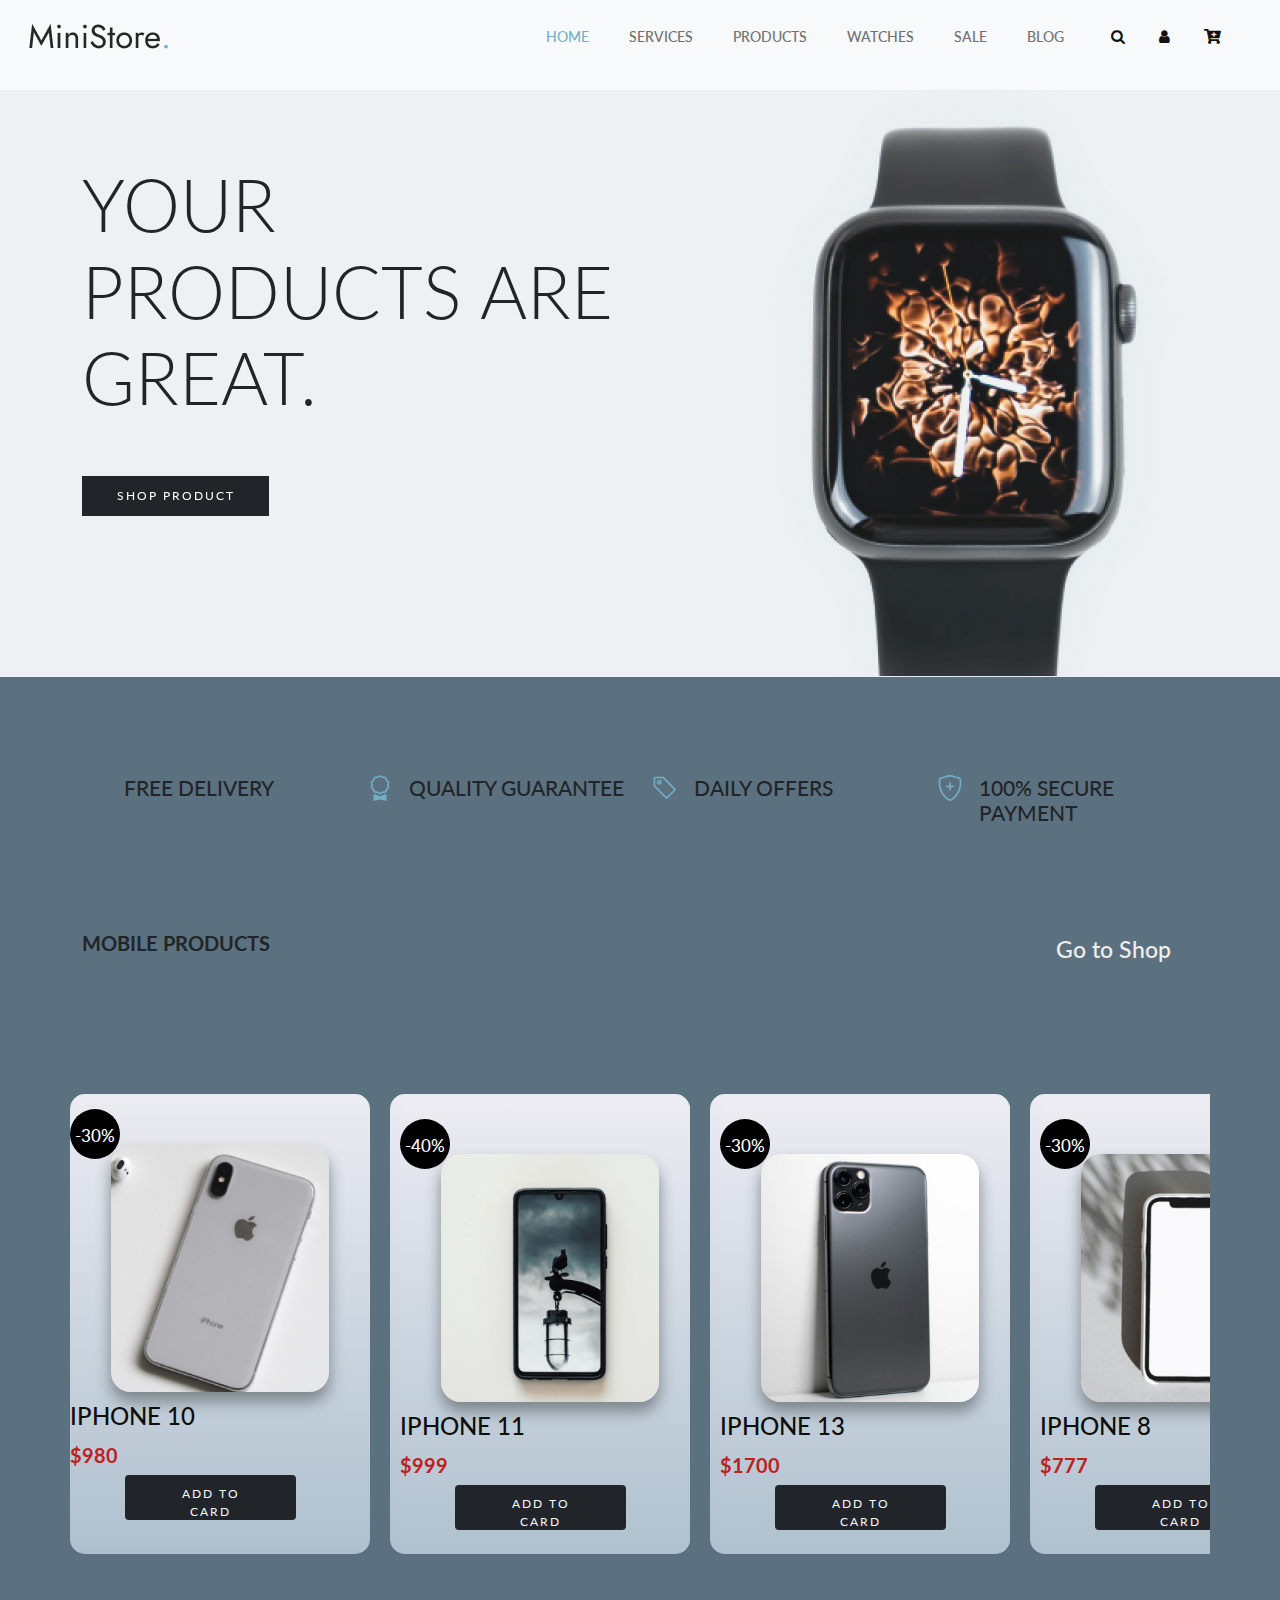
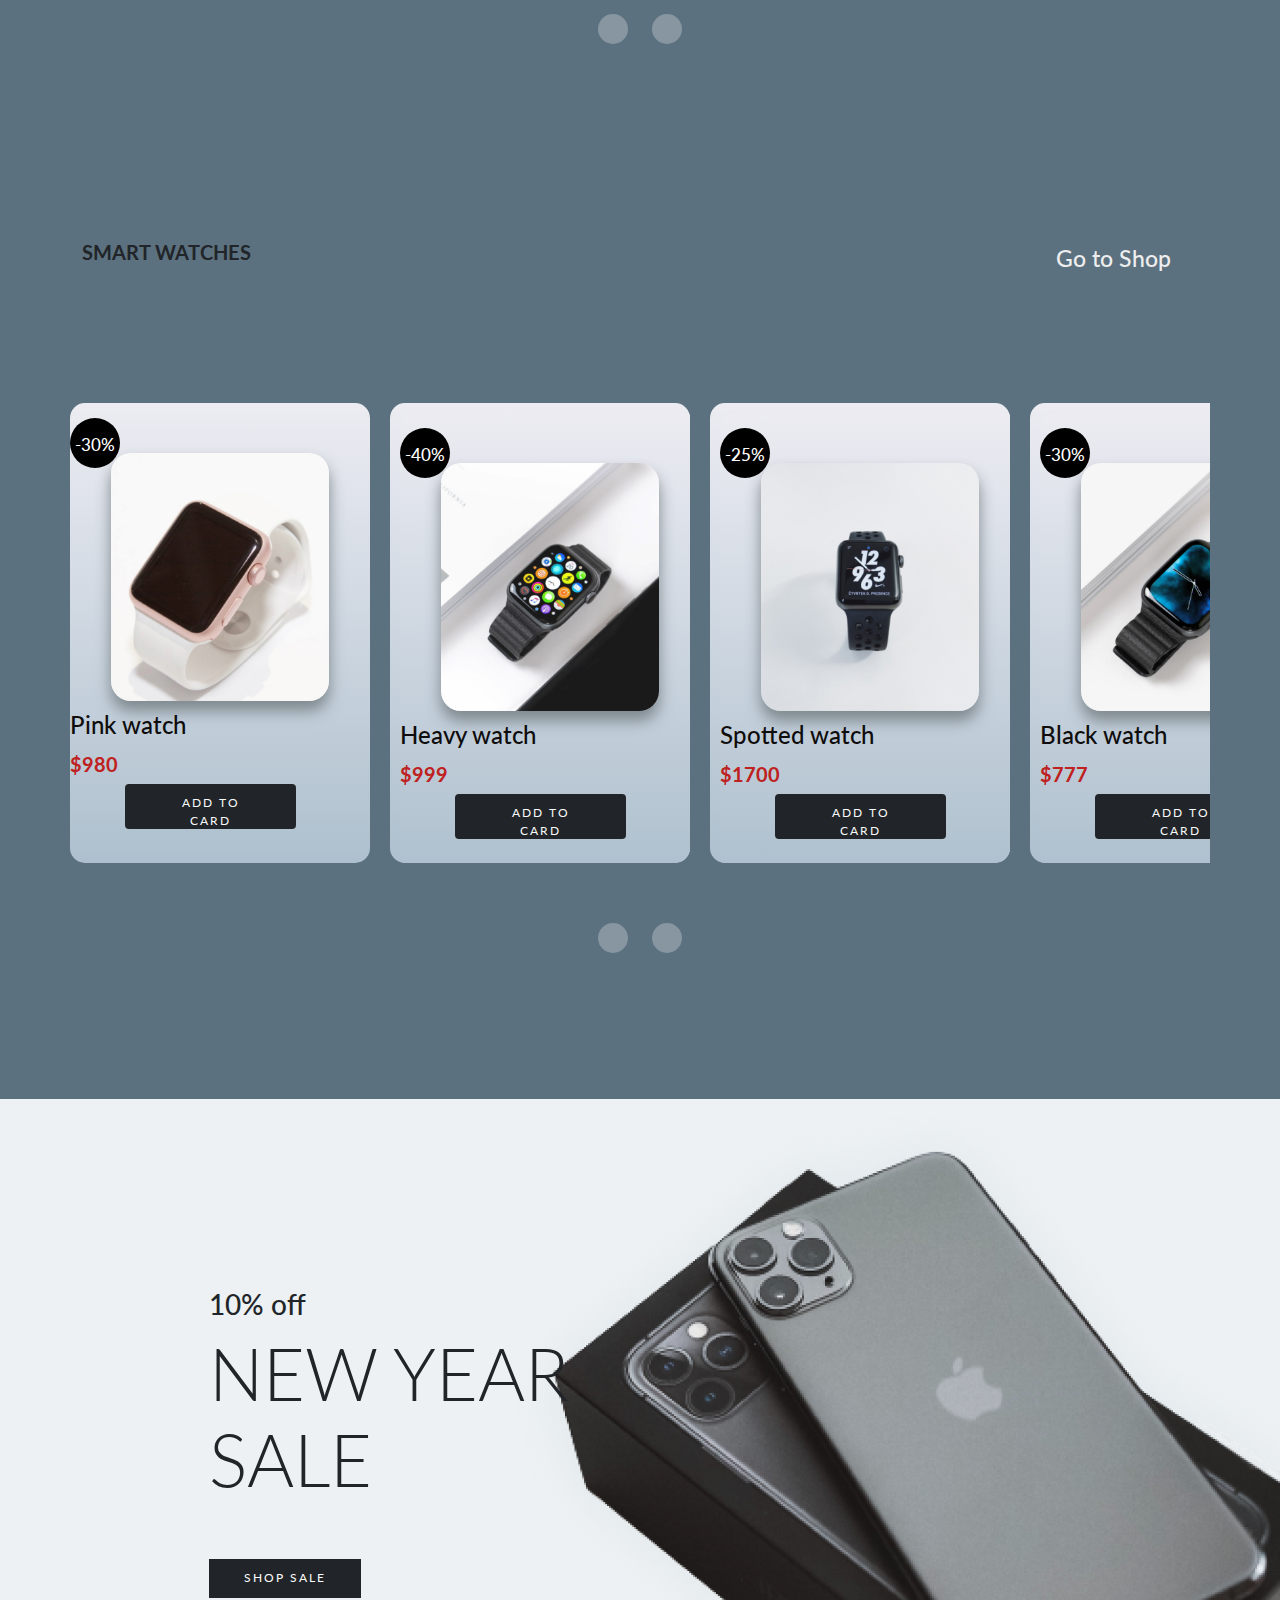
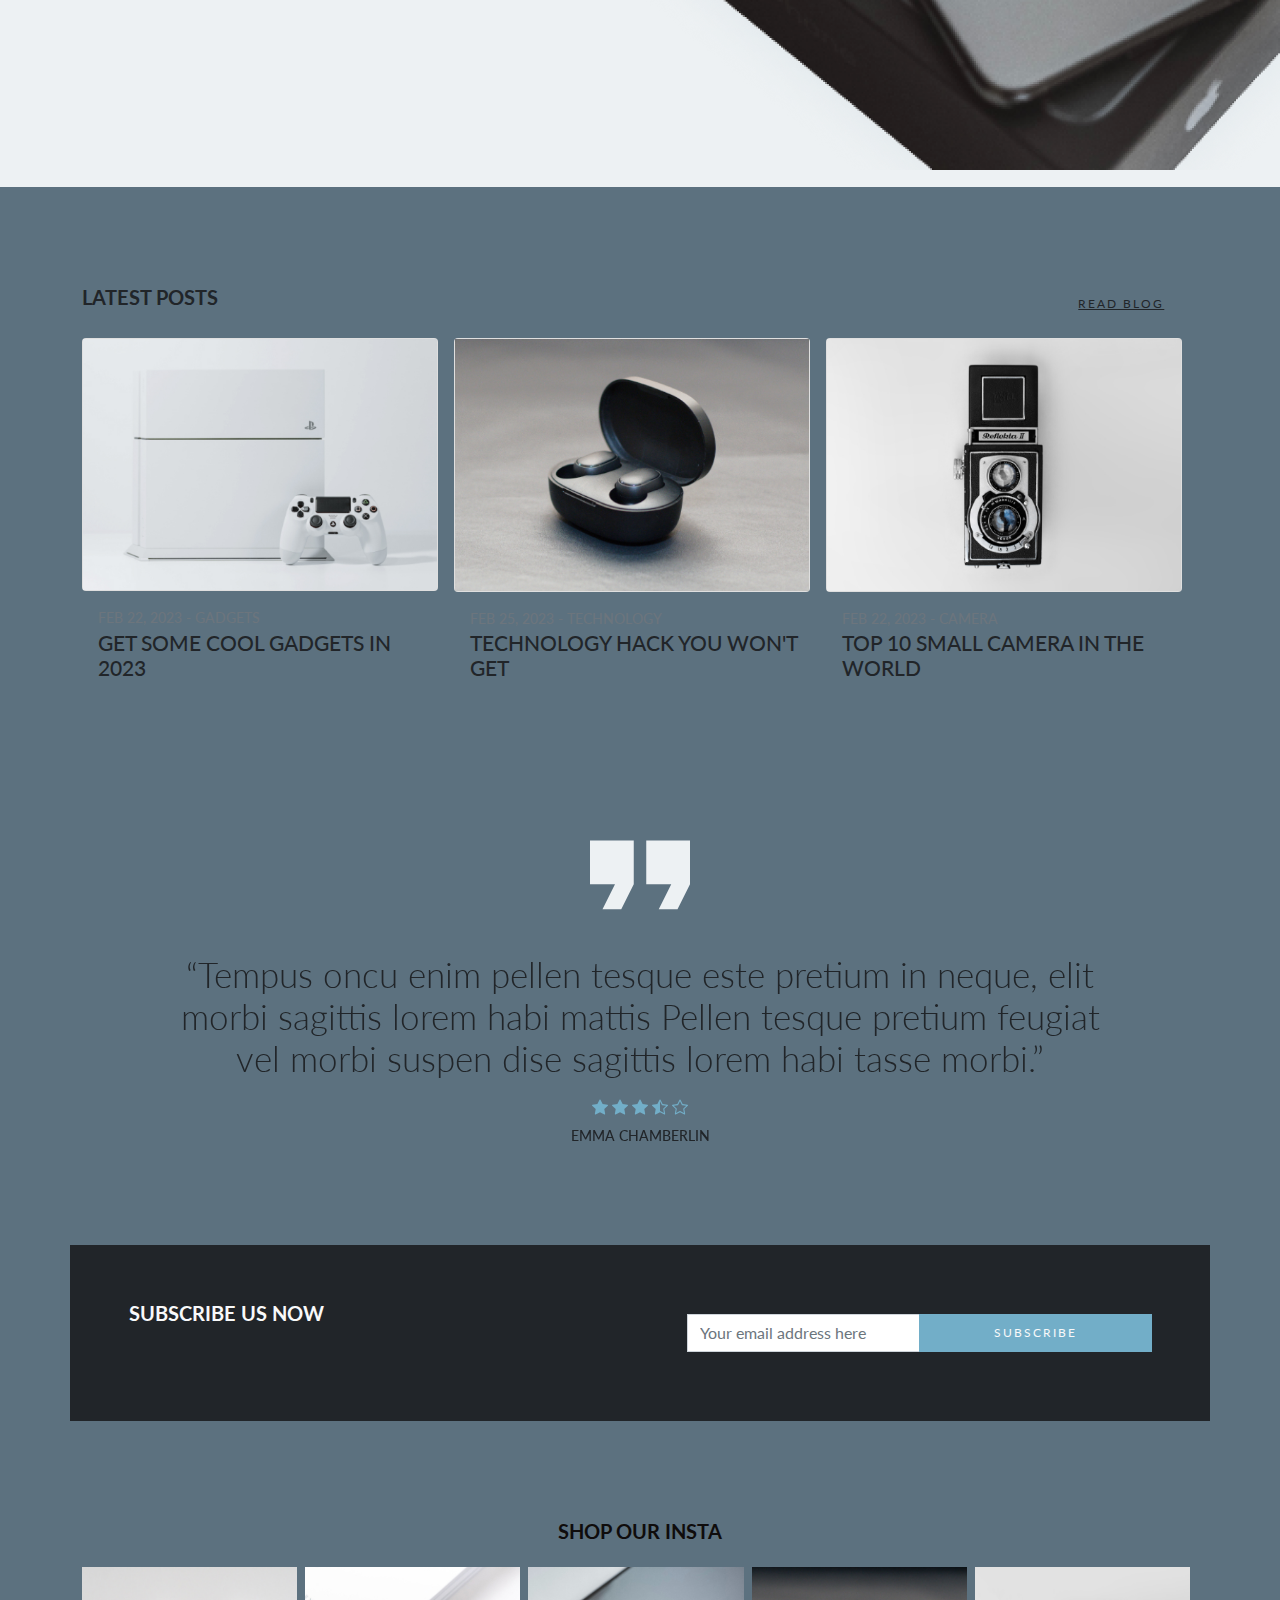
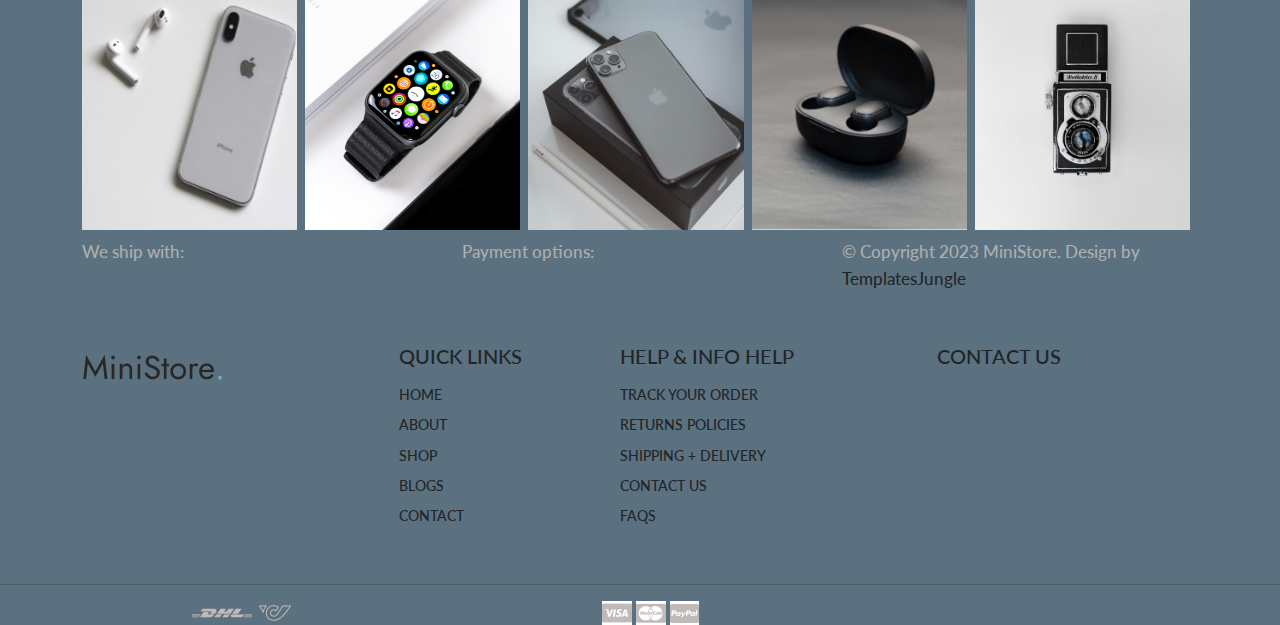
==== commit 29b25291: "upload" ====
--- a/ass1/index.html
+++ b/ass1/index.html
@@ -390,7 +390,7 @@
                                         <h4>IPHONE 13</h4>
                                     </a>
                                     <span>$1700</span>
-                                    <p>-25%</p>
+                                    <p>-30%</p>
                                 </div>
                                 <div class="content">
                                     <div class="cart-button d-flex">
